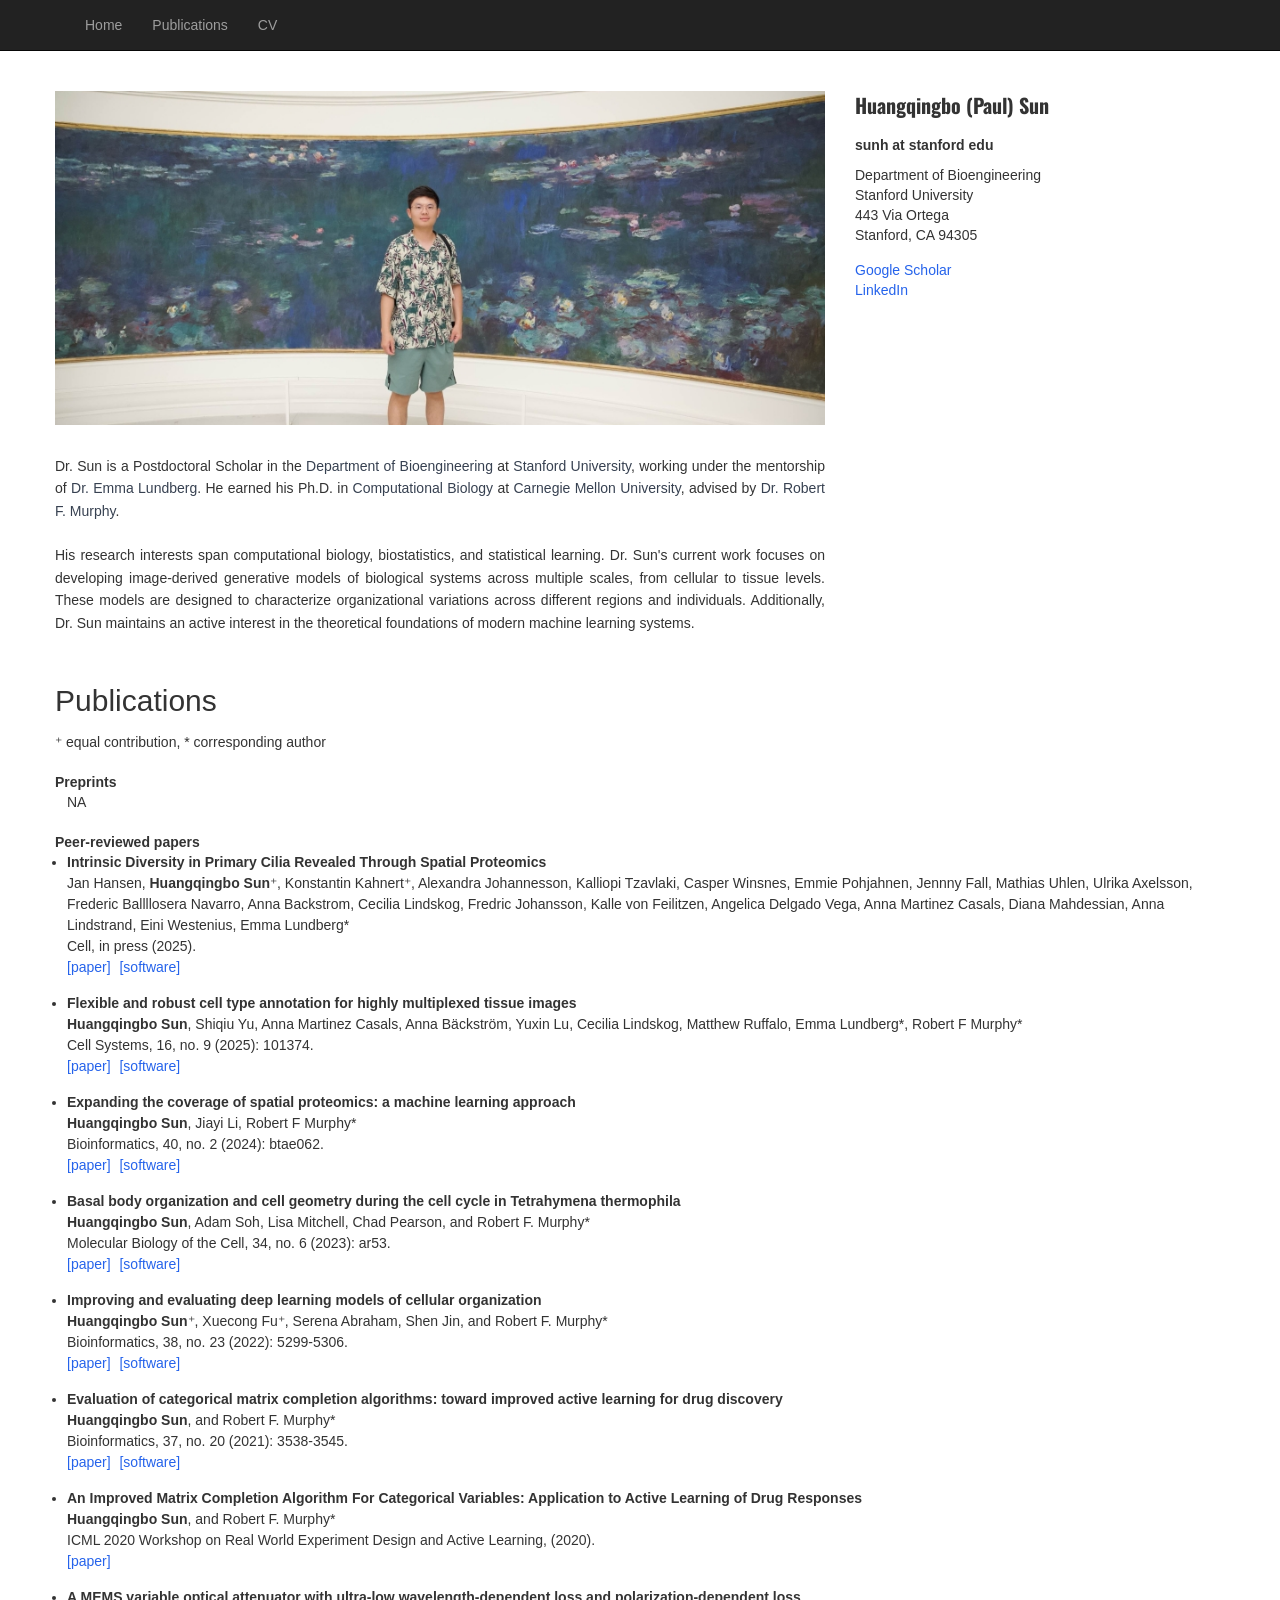
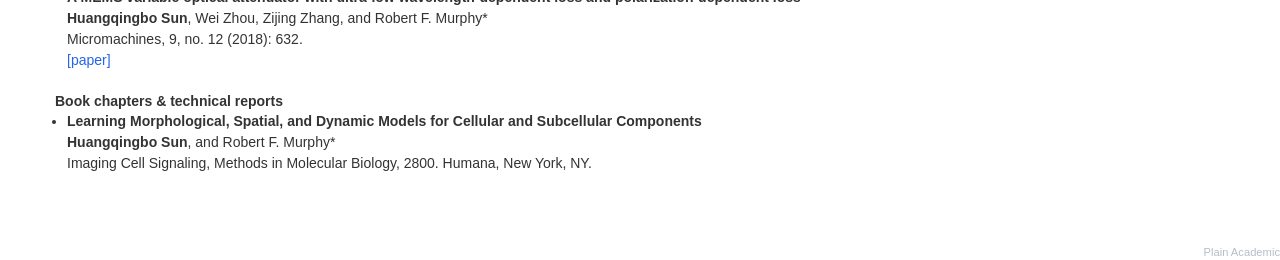
==== index.html @ 4dadf56f "9.25" ====
<!DOCTYPE html>
<!--
    Plain-Academic by Vasilios Mavroudis
    Released under the Simplified BSD License/FreeBSD (2-clause) License.
    https://github.com/mavroudisv/plain-academic
-->

<html lang="en">
<head>
  <title>Huangqingbo (Paul) Sun Personal Page</title>
  <link rel="icon" href="img/scslogo_no_outline_simple.gif" type="image/icon type">
  <meta charset="utf-8">
  <meta name="viewport" content="width=device-width, initial-scale=1">
  <link rel="stylesheet" href="https://maxcdn.bootstrapcdn.com/bootstrap/3.3.6/css/bootstrap.min.css">
  <script src="https://ajax.googleapis.com/ajax/libs/jquery/1.12.0/jquery.min.js"></script>
  <script src="https://maxcdn.bootstrapcdn.com/bootstrap/3.3.6/js/bootstrap.min.js"></script>
  <link href='https://fonts.googleapis.com/css?family=Oswald:700' rel='stylesheet' type='text/css'>
  
  <style>
    /* Enhanced responsive styles */
    .main-content {
      padding: 2rem 0;
    }
    
    .profile-image {
      margin-bottom: clamp(1rem, 3vw, 2rem);
    }
    
    .bio-section {
      margin-top: clamp(1rem, 3vw, 2rem);
      text-align: justify;
      line-height: 1.6;
    }
    
    .contact-info {
      margin-top: clamp(1rem, 2vw, 1.5rem);
    }
    
    .name-header {
      font-family: 'Oswald', sans-serif; 
      font-size: clamp(1.5rem, 4vw, 2rem);
      margin-bottom: clamp(0.5rem, 2vw, 1rem);
    }
    
    .links-section {
      margin-top: clamp(1rem, 2vw, 1.5rem);
    }
    
    .publications-section {
      margin-top: clamp(2rem, 5vw, 3rem);
      padding-bottom: clamp(2rem, 5vw, 3rem);
    }
    
    .publications-section h2 {
      margin-bottom: clamp(1rem, 3vw, 1.5rem);
    }
    
    .publication-category {
      margin: clamp(1.5rem, 3vw, 2rem) 0;
    }
    
    .publication-item {
      margin-bottom: clamp(1rem, 2vw, 1.5rem);
      line-height: 1.5;
    }
    
    .publication-links a {
      margin-right: 0.5rem;
    }
    
    /* Responsive adjustments for different screen sizes */
    @media (max-width: 768px) {
      .main-content {
        padding: 1rem 0;
      }
      
      .bio-section {
        margin-top: 1rem;
      }
      
      .contact-info, .links-section {
        margin-top: 1.5rem;
      }
      
      .publications-section {
        margin-top: 2rem;
      }
    }
    
    @media (min-width: 769px) and (max-width: 1200px) {
      .bio-section {
        margin-top: 2rem;
      }
      
      .publications-section {
        margin-top: 2.5rem;
      }
    }
    
    @media (min-width: 1201px) {
      .bio-section {
        margin-top: 3rem;
      }
      
      .publications-section {
        margin-top: 3rem;
      }
    }
    
    /* Improved spacing for publication lists */
    .publications-section ul {
      padding-left: 1.2rem;
    }
    
    .publications-section li {
      margin-bottom: clamp(1rem, 2vw, 1.5rem);
    }
    
    /* Better link styling */
    .text-black-600 {
      color: #374151;
      text-decoration: none;
    }
    
    .text-black-600:hover {
      text-decoration: underline;
      color: #1f2937;
    }
    
    .text-blue-600 {
      color: #2563eb;
      text-decoration: none;
    }
    
    .text-blue-600:hover {
      text-decoration: underline;
      color: #1d4ed8;
    }
  </style>
</head>
<body>

<!-- Navigation -->
<nav class="navbar navbar-inverse navbar-static-top" role="navigation">
  <div class="container">
    <div class="navbar-header">
      <button type="button" class="navbar-toggle collapsed" data-toggle="collapse" data-target="#bs-example-navbar-collapse-1">
        <span class="sr-only">Toggle navigation</span>
        <span class="icon-bar"></span>
        <span class="icon-bar"></span>
        <span class="icon-bar"></span>
      </button>
    </div>

    <!-- Collect the nav links, forms, and other content for toggling -->
    <div class="collapse navbar-collapse" id="bs-example-navbar-collapse-1">
      <ul class="nav navbar-nav">
        <li><a href="index.html">Home</a></li>
        <!-- <li><a href="#">Projects</a></li> -->
        <li><a href="#publications">Publications</a></li> 
        <li><a href="Curriculum Vitae Paul.pdf">CV</a></li> 
      </ul>
    </div>
  </div>
</nav>

<!-- Page Content -->
<div class="container main-content">
  <div class="row">

    <!-- Entries Column -->
    <div class="col-md-8">
      
      <!-- Main Image -->
      <img class="img-responsive profile-image" src="img/photo2.jpg" alt="Huangqingbo Sun">
      
      <div class="bio-section">                
        Dr. Sun is a Postdoctoral Scholar in the <a href="https://bioengineering.stanford.edu/" class="text-black-600">Department of Bioengineering</a> at <a href="http://www.stanford.edu/" class="text-black-600">Stanford University</a>, 
        working under the mentorship of <a href="https://biox.stanford.edu/people/emma-lundberg" class="text-black-600">Dr. Emma Lundberg</a>. He earned his Ph.D. in <a href="http://cbd.cmu.edu/" class="text-black-600">Computational Biology</a> at <a href="http://www.cmu.edu/" class="text-black-600">Carnegie Mellon University</a>, 
        advised by <a href="http://murphylab.web.cmu.edu/" class="text-black-600">Dr. Robert F. Murphy</a>.<br><br>
        His research interests span computational biology, biostatistics, and statistical learning. 
        Dr. Sun's current work focuses on developing image-derived generative models of biological systems across multiple scales, from cellular to tissue levels. 
        These models are designed to characterize organizational variations across different regions and individuals. 
        Additionally, Dr. Sun maintains an active interest in the theoretical foundations of modern machine learning systems.
      </div>
    </div> 

    <!-- Contact Info on the Sidebar -->
    <div class="col-md-4">
      <div class="name-header"><b>Huangqingbo (Paul) Sun</b></div>
      <div class="contact-info">
        <p><b>sunh at stanford edu</b></p>
        <p>Department of Bioengineering<br>
        Stanford University<br>
        443 Via Ortega<br>
        Stanford, CA 94305</p>
      </div>
      
      <!-- Links on the Sidebar -->
      <div class="links-section">
        <dd><a href="https://scholar.google.com/citations?user=6f1FRVIAAAAJ" class="text-blue-600">Google Scholar</a></dd> 
        <!-- <dd><a href="#">Twitter</a></dd> -->
        <dd><a href="https://www.linkedin.com/in/huangqingbo-sun-7197a1194/" class="text-blue-600">LinkedIn</a></dd>
      </div>
    </div>
  </div>

  <!-- Publications -->
  <div class="row">
    <div class="col-md-12 publications-section">    
      <h2 id="publications">Publications</h2>
      <p>⁺ equal contribution, * corresponding author</p>
      
      <div class="publication-category">
        <strong>Preprints</strong>
        <ul>
            NA
        </ul>
      </div>
    
      <div class="publication-category">
        <strong>Peer-reviewed papers</strong>
        <ul>
          <li class="publication-item">
            <strong>Intrinsic Diversity in Primary Cilia Revealed Through Spatial Proteomics</strong><br>
            Jan Hansen, <strong>Huangqingbo Sun</strong>⁺, Konstantin Kahnert⁺, Alexandra Johannesson, Kalliopi Tzavlaki, Casper Winsnes, Emmie Pohjahnen, 
            Jennny Fall, Mathias Uhlen, Ulrika Axelsson, Frederic Ballllosera Navarro, Anna Backstrom, Cecilia Lindskog, Fredric Johansson, Kalle von Feilitzen, 
            Angelica Delgado Vega, Anna Martinez Casals, Diana Mahdessian, Anna Lindstrand, Eini Westenius, Emma Lundberg*<br>
            Cell, in press (2025).<br>
            <div class="publication-links">
              <a href="https://www.cell.com/cell/fulltext/S0092-8674(25)01029-3" class="text-blue-600">[paper]</a>
              <a href="https://github.com/CellProfiling/HPA_Cilia_Study_Code" class="text-blue-600">[software]</a>
            </div>
          </li>
          
          <li class="publication-item">
            <strong>Flexible and robust cell type annotation for highly multiplexed tissue images</strong><br>
            <strong>Huangqingbo Sun</strong>, Shiqiu Yu, Anna Martinez Casals, Anna Bäckström, Yuxin Lu, Cecilia Lindskog, Matthew Ruffalo, Emma Lundberg*, Robert F Murphy*<br>
            Cell Systems, 16, no. 9 (2025): 101374.<br>
            <div class="publication-links">
              <a href="https://www.cell.com/cell-systems/fulltext/S2405-4712(25)00207-8" class="text-blue-600">[paper]</a>
              <a href="https://github.com/sun-huangqingbo/multiplexed-image-annotator" class="text-blue-600">[software]</a>
            </div>
          </li>

          <li class="publication-item">
            <strong>Expanding the coverage of spatial proteomics: a machine learning approach</strong><br>
            <strong>Huangqingbo Sun</strong>, Jiayi Li, Robert F Murphy*<br>
            Bioinformatics, 40, no. 2 (2024): btae062.<br>
            <div class="publication-links">
              <a href="https://academic.oup.com/bioinformatics/article/40/2/btae062/7600423" class="text-blue-600">[paper]</a>
              <a href="https://github.com/murphygroup/CODEXPanelOptimization" class="text-blue-600">[software]</a>
            </div>
          </li>

          <li class="publication-item">
            <strong>Basal body organization and cell geometry during the cell cycle in Tetrahymena thermophila</strong><br>
            <strong>Huangqingbo Sun</strong>, Adam Soh, Lisa Mitchell, Chad Pearson, and Robert F. Murphy*<br>
            Molecular Biology of the Cell, 34, no. 6 (2023): ar53.<br>
            <div class="publication-links">
              <a href="https://www.molbiolcell.org/doi/10.1091/mbc.E22-11-0508" class="text-blue-600">[paper]</a>
              <a href="https://github.com/murphygroup/TetAlyze" class="text-blue-600">[software]</a>
            </div>
          </li>
          
          <li class="publication-item">
            <strong>Improving and evaluating deep learning models of cellular organization</strong><br>
            <strong>Huangqingbo Sun</strong>⁺, Xuecong Fu⁺, Serena Abraham, Shen Jin, and Robert F. Murphy*<br>
            Bioinformatics, 38, no. 23 (2022): 5299-5306.<br>
            <div class="publication-links">
              <a href="https://doi.org/10.1093/bioinformatics/btac688" class="text-blue-600">[paper]</a>
              <a href="https://murphylab.cbd.cmu.edu/Software/2022_insilico/" class="text-blue-600">[software]</a>
            </div>
          </li>

          <li class="publication-item">
            <strong>Evaluation of categorical matrix completion algorithms: toward improved active learning for drug discovery</strong><br>
            <strong>Huangqingbo Sun</strong>, and Robert F. Murphy*<br>
            Bioinformatics, 37, no. 20 (2021): 3538-3545.<br>
            <div class="publication-links">
              <a href="https://academic.oup.com/bioinformatics/article/37/20/3538/6275258" class="text-blue-600">[paper]</a>
              <a href="http://murphylab.web.cmu.edu/software/2021_categorical/" class="text-blue-600">[software]</a>
            </div>
          </li>

          <li class="publication-item">
            <strong>An Improved Matrix Completion Algorithm For Categorical Variables: Application to Active Learning of Drug Responses</strong><br>
            <strong>Huangqingbo Sun</strong>, and Robert F. Murphy*<br>
            ICML 2020 Workshop on Real World Experiment Design and Active Learning, (2020).<br>
            <div class="publication-links">
              <a href="https://realworldml.github.io/files/cr/15_SunAndMurphyRevised.pdf" class="text-blue-600">[paper]</a>
            </div>
          </li>

          <li class="publication-item">
            <strong>A MEMS variable optical attenuator with ultra-low wavelength-dependent loss and polarization-dependent loss</strong><br>
            <strong>Huangqingbo Sun</strong>, Wei Zhou, Zijing Zhang, and Robert F. Murphy*<br>
            Micromachines, 9, no. 12 (2018): 632.<br>
            <div class="publication-links">
              <a href="https://www.mdpi.com/2072-666X/9/12/632" class="text-blue-600">[paper]</a>
            </div>                  
          </li>
        </ul>
      </div>

      <div class="publication-category">
        <strong>Book chapters & technical reports</strong>
        <ul>
          <li class="publication-item">
            <strong>Learning Morphological, Spatial, and Dynamic Models for Cellular and Subcellular Components</strong><br>
            <strong>Huangqingbo Sun</strong>, and Robert F. Murphy*<br>
            Imaging Cell Signaling, Methods in Molecular Biology, 2800. Humana, New York, NY.
          </li>  
        </ul>
      </div>
    </div>
  </div>
</div>
<!-- /.container -->

<!-- Other people may like it too! -->
<a style="color:#b5bec9;font-size:0.8em; float:right;" href="https://github.com/mavroudisv/plain-academic">Plain Academic</a> 

</body>
</html>
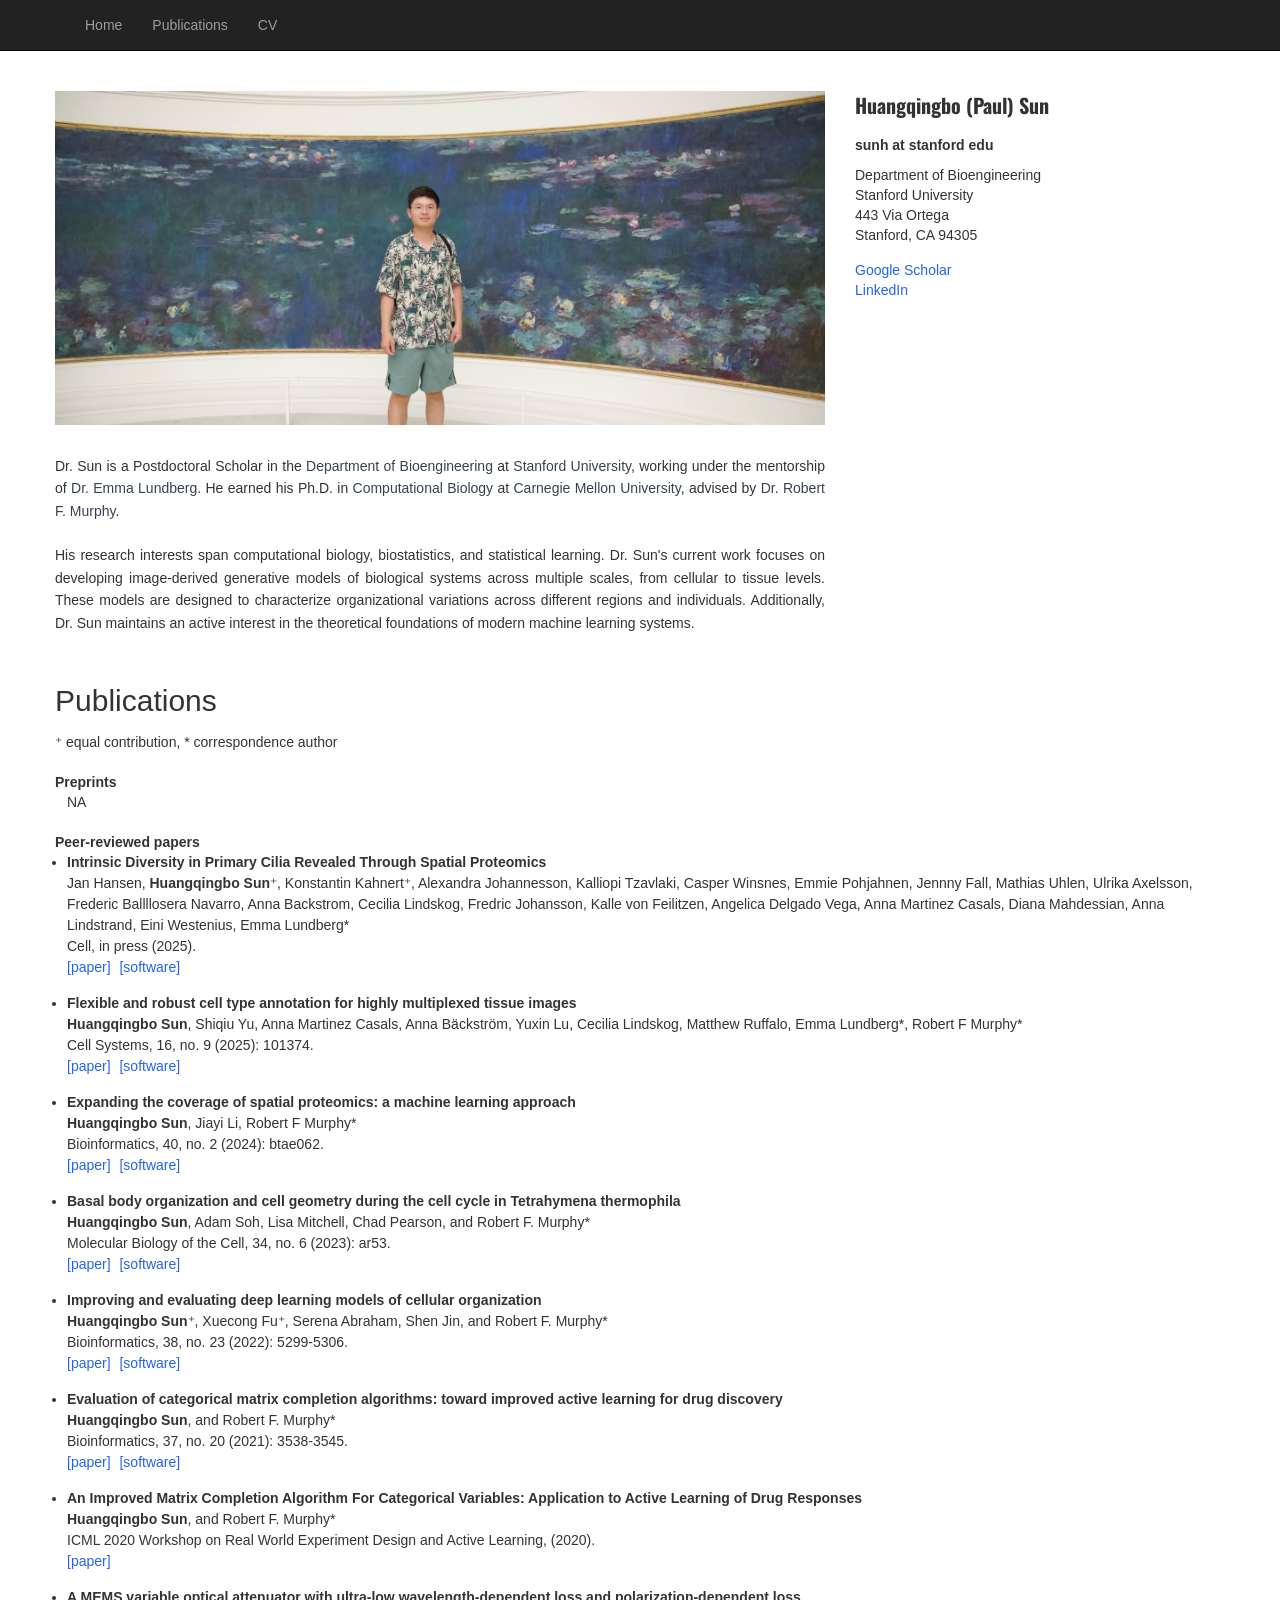
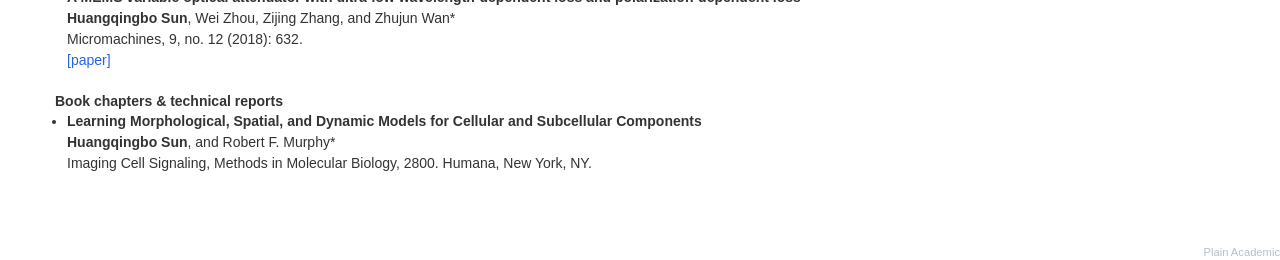
==== commit 72f7dfb3: "Update index.html" ====
--- a/index.html
+++ b/index.html
@@ -209,7 +209,7 @@
   <div class="row">
     <div class="col-md-12 publications-section">    
       <h2 id="publications">Publications</h2>
-      <p>⁺ equal contribution, * corresponding author</p>
+      <p>⁺ equal contribution, * correspondence author</p>
       
       <div class="publication-category">
         <strong>Preprints</strong>
@@ -294,7 +294,7 @@
 
           <li class="publication-item">
             <strong>A MEMS variable optical attenuator with ultra-low wavelength-dependent loss and polarization-dependent loss</strong><br>
-            <strong>Huangqingbo Sun</strong>, Wei Zhou, Zijing Zhang, and Robert F. Murphy*<br>
+            <strong>Huangqingbo Sun</strong>, Wei Zhou, Zijing Zhang, and Zhujun Wan*<br>
             Micromachines, 9, no. 12 (2018): 632.<br>
             <div class="publication-links">
               <a href="https://www.mdpi.com/2072-666X/9/12/632" class="text-blue-600">[paper]</a>
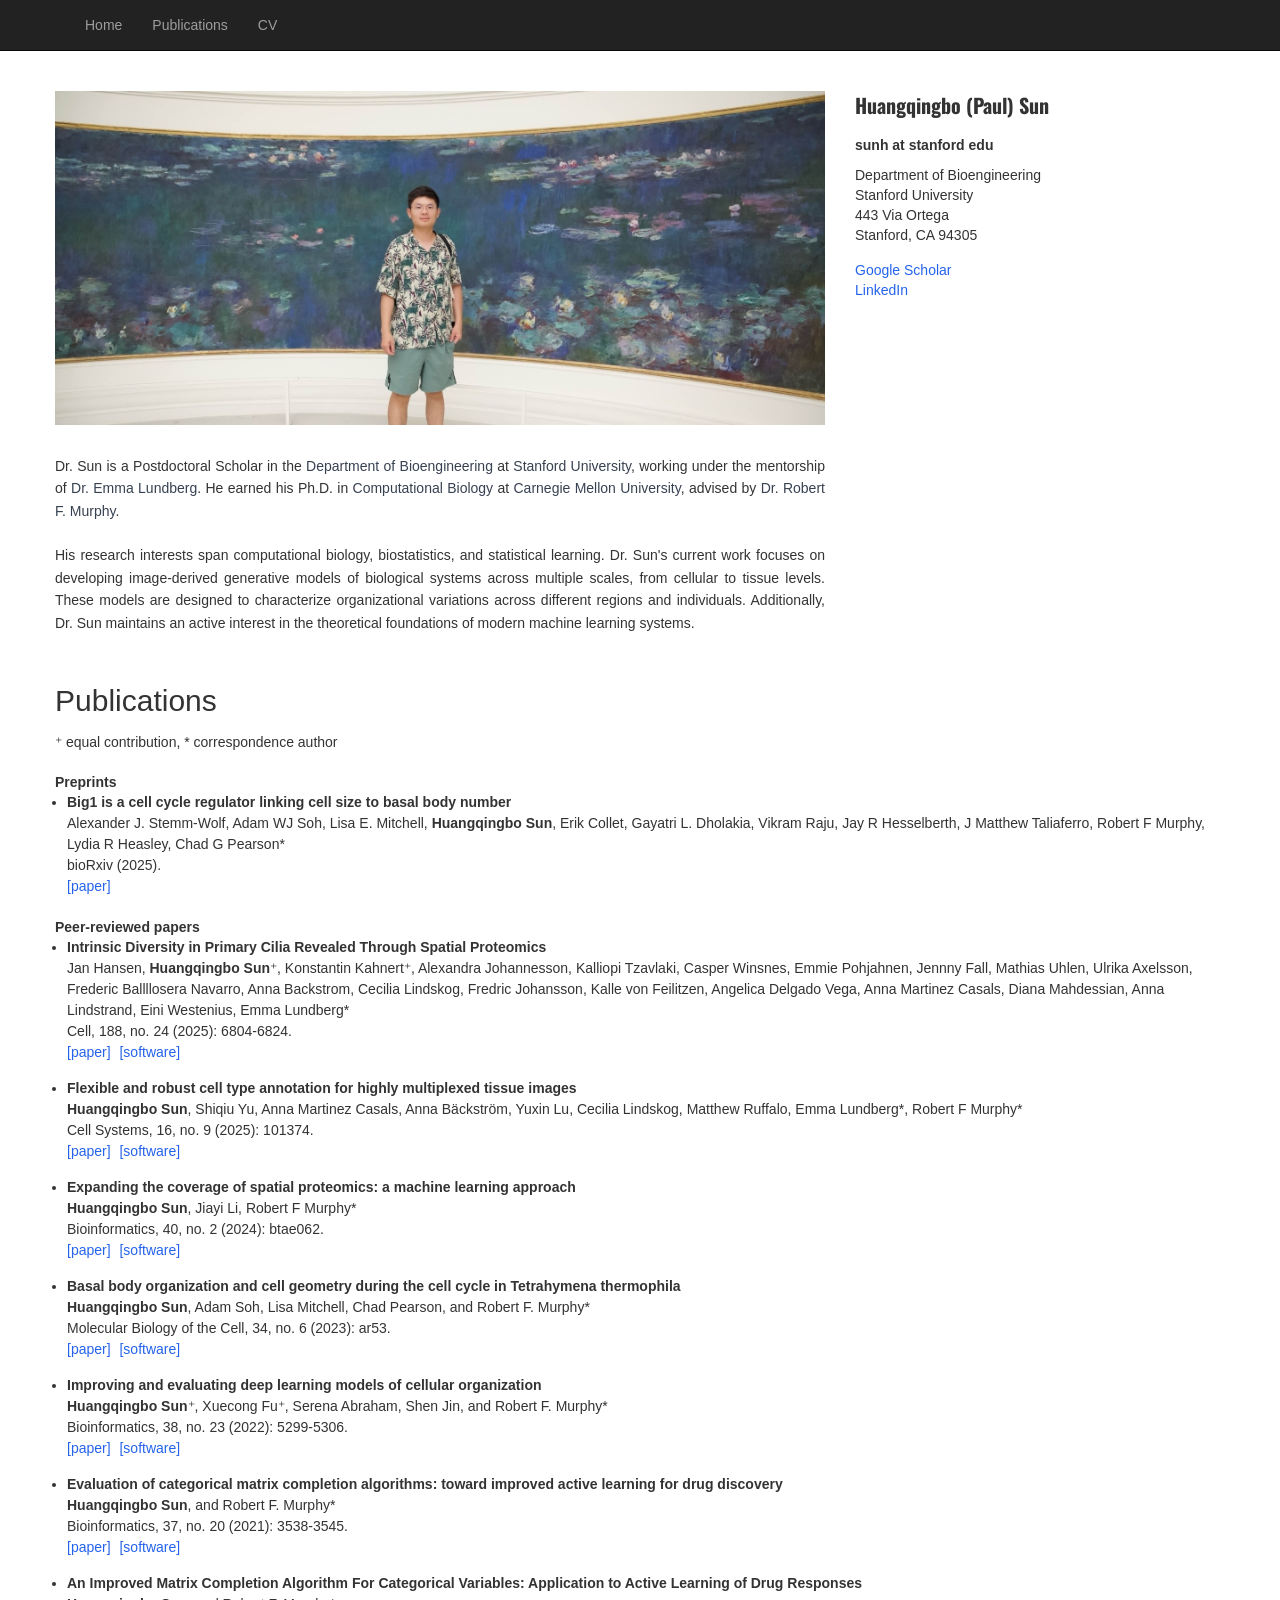
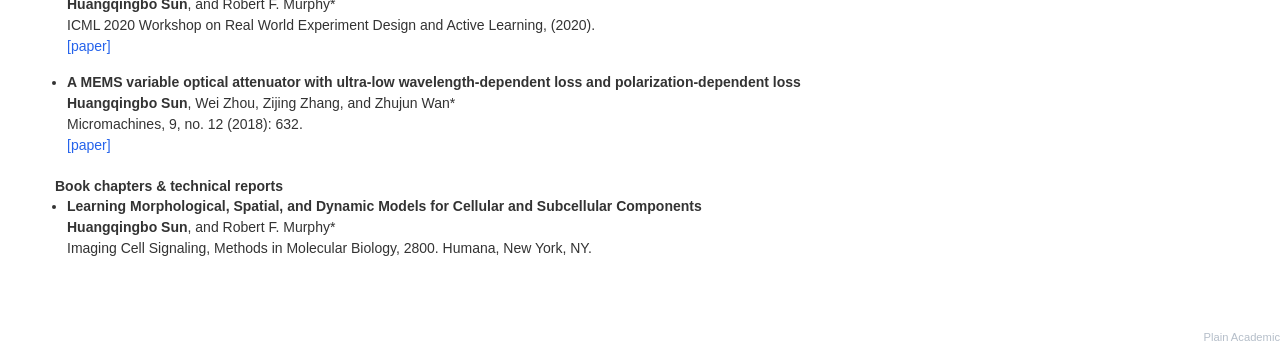
==== commit bfce0f0c: "1.10" ====
--- a/index.html
+++ b/index.html
@@ -214,7 +214,16 @@
       <div class="publication-category">
         <strong>Preprints</strong>
         <ul>
-            NA
+          <li class="publication-item">
+            <strong>Big1 is a cell cycle regulator linking cell size to basal body number</strong><br>
+            Alexander J. Stemm-Wolf, Adam WJ Soh, Lisa E. Mitchell, <strong>Huangqingbo Sun</strong>, Erik Collet, Gayatri L. Dholakia, Vikram Raju, 
+            Jay R Hesselberth, J Matthew Taliaferro, Robert F Murphy, Lydia R Heasley, Chad G Pearson*<br>
+            bioRxiv (2025).<br>
+            <div class="publication-links">
+              <a href="https://www.cell.com/cell/fulltext/S0092-8674(25)01029-3" class="text-blue-600">[paper]</a>
+            </div>
+          </li>
+            
         </ul>
       </div>
     
@@ -226,7 +235,7 @@
             Jan Hansen, <strong>Huangqingbo Sun</strong>⁺, Konstantin Kahnert⁺, Alexandra Johannesson, Kalliopi Tzavlaki, Casper Winsnes, Emmie Pohjahnen, 
             Jennny Fall, Mathias Uhlen, Ulrika Axelsson, Frederic Ballllosera Navarro, Anna Backstrom, Cecilia Lindskog, Fredric Johansson, Kalle von Feilitzen, 
             Angelica Delgado Vega, Anna Martinez Casals, Diana Mahdessian, Anna Lindstrand, Eini Westenius, Emma Lundberg*<br>
-            Cell, in press (2025).<br>
+            Cell, 188, no. 24 (2025): 6804-6824.<br>
             <div class="publication-links">
               <a href="https://www.cell.com/cell/fulltext/S0092-8674(25)01029-3" class="text-blue-600">[paper]</a>
               <a href="https://github.com/CellProfiling/HPA_Cilia_Study_Code" class="text-blue-600">[software]</a>
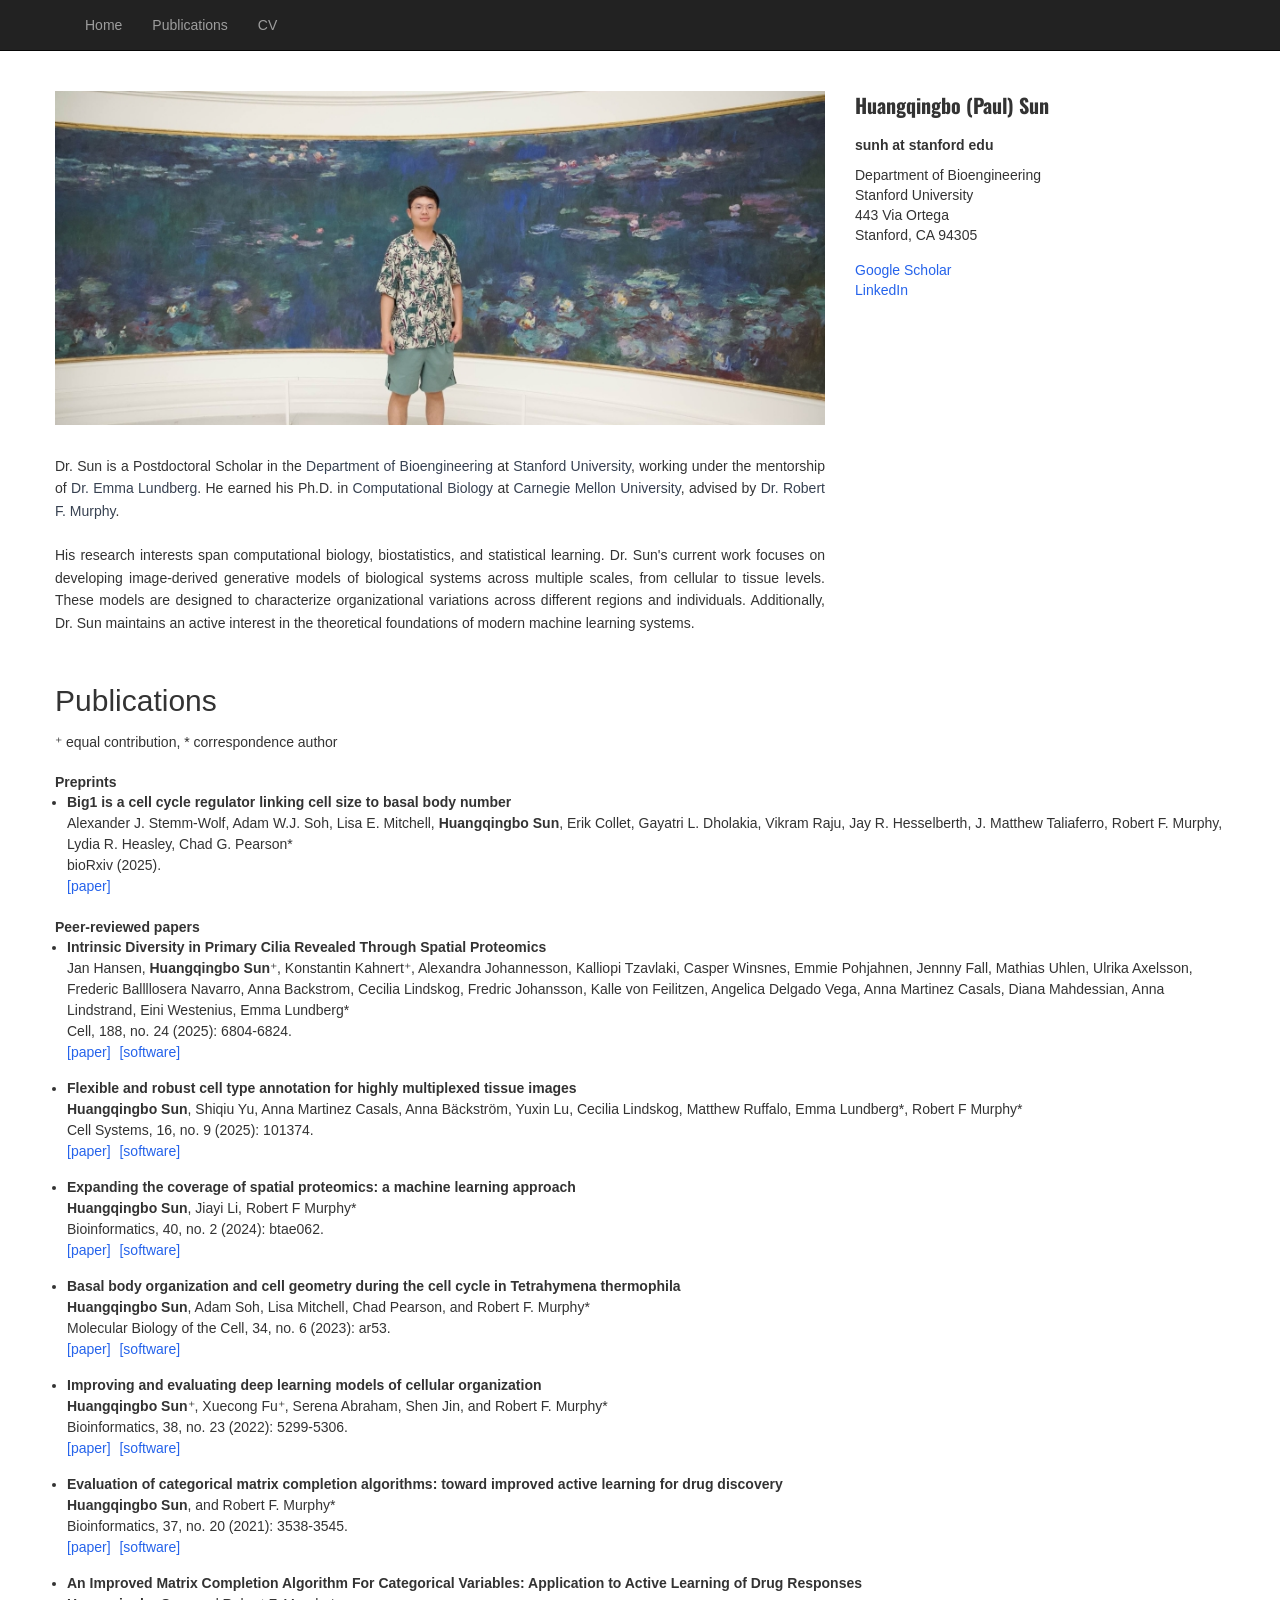
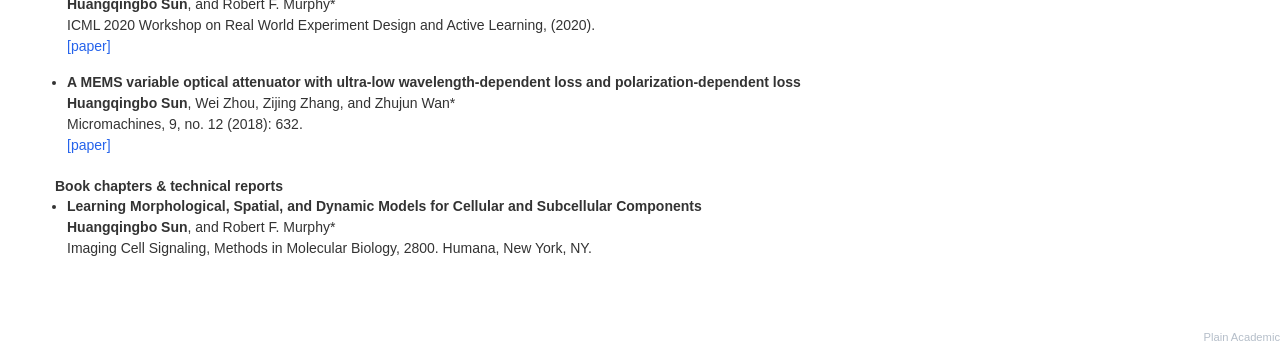
==== commit af477700: "Update index.html" ====
--- a/index.html
+++ b/index.html
@@ -216,11 +216,11 @@
         <ul>
           <li class="publication-item">
             <strong>Big1 is a cell cycle regulator linking cell size to basal body number</strong><br>
-            Alexander J. Stemm-Wolf, Adam WJ Soh, Lisa E. Mitchell, <strong>Huangqingbo Sun</strong>, Erik Collet, Gayatri L. Dholakia, Vikram Raju, 
-            Jay R Hesselberth, J Matthew Taliaferro, Robert F Murphy, Lydia R Heasley, Chad G Pearson*<br>
+            Alexander J. Stemm-Wolf, Adam W.J. Soh, Lisa E. Mitchell, <strong>Huangqingbo Sun</strong>, Erik Collet, Gayatri L. Dholakia, Vikram Raju, 
+            Jay R. Hesselberth, J. Matthew Taliaferro, Robert F. Murphy, Lydia R. Heasley, Chad G. Pearson*<br>
             bioRxiv (2025).<br>
             <div class="publication-links">
-              <a href="https://www.cell.com/cell/fulltext/S0092-8674(25)01029-3" class="text-blue-600">[paper]</a>
+              <a href="https://www.biorxiv.org/content/10.1101/2025.07.24.666660v1" class="text-blue-600">[paper]</a>
             </div>
           </li>
             
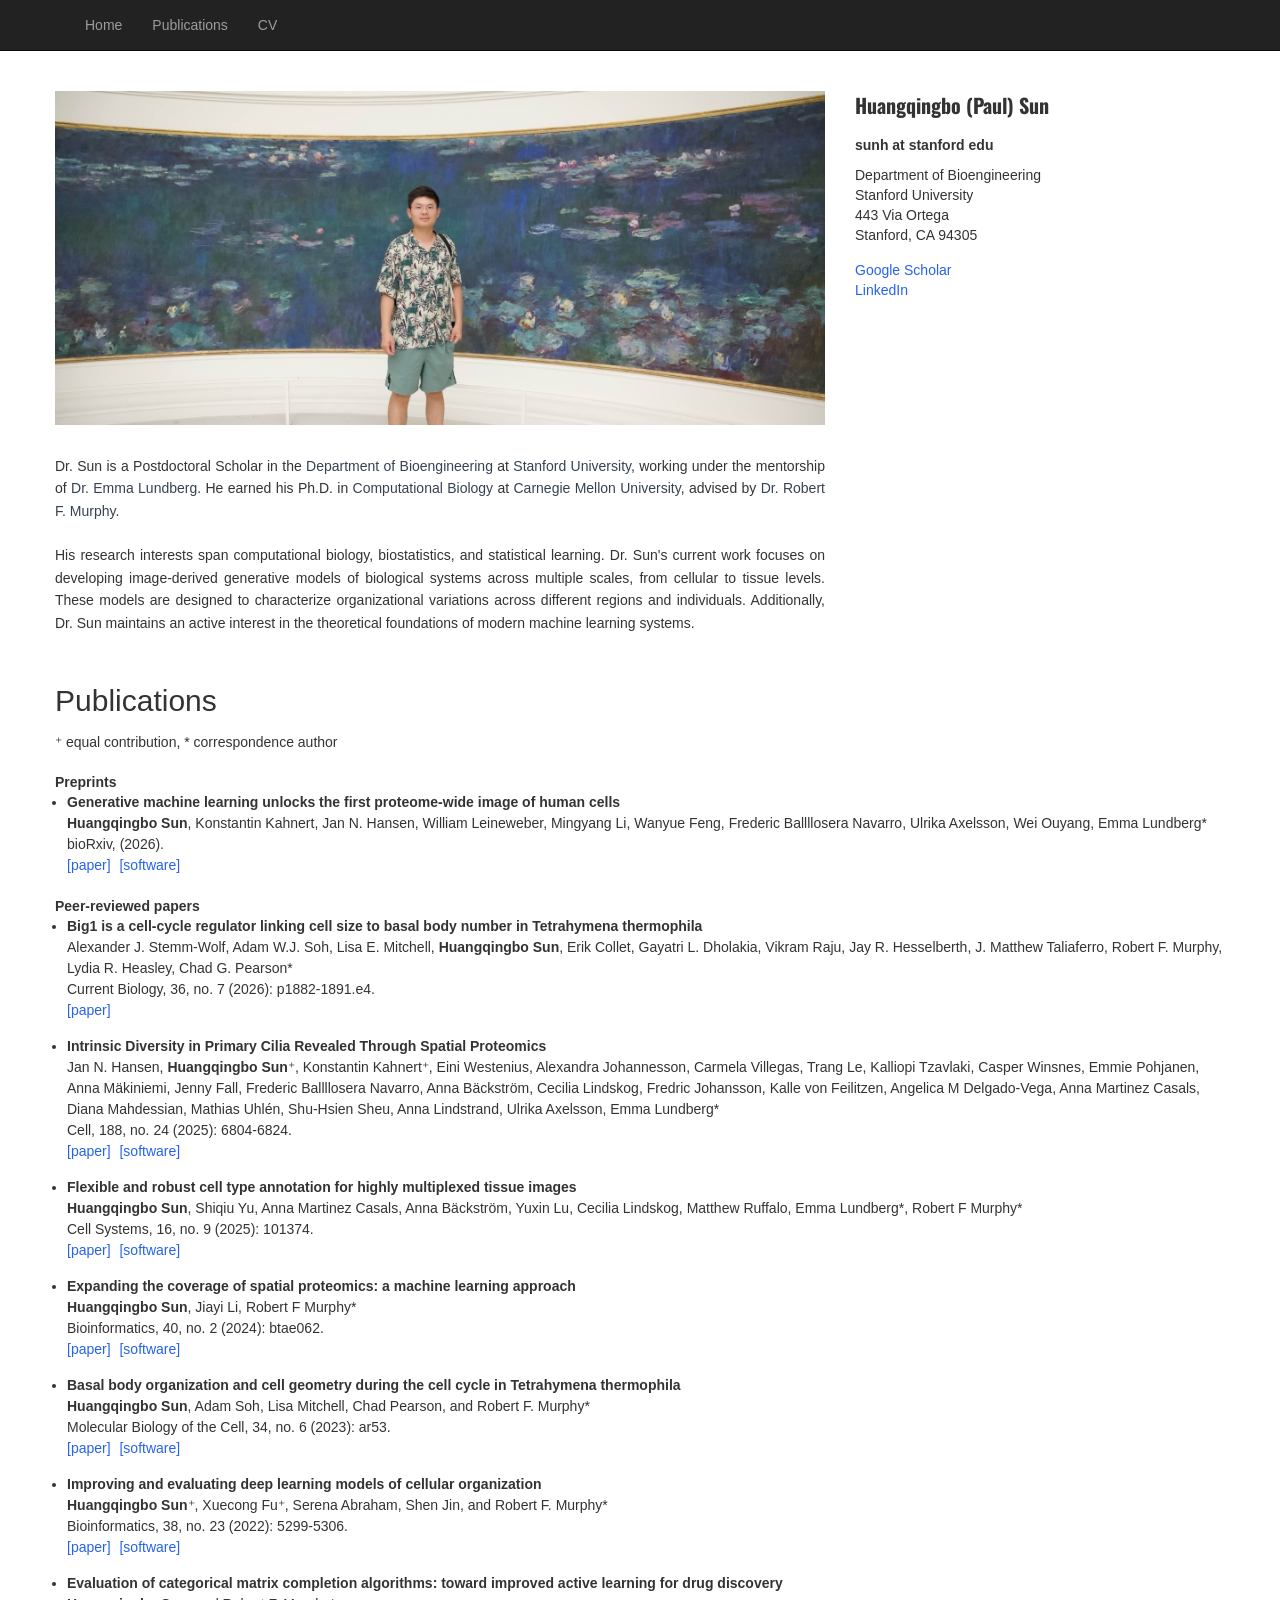
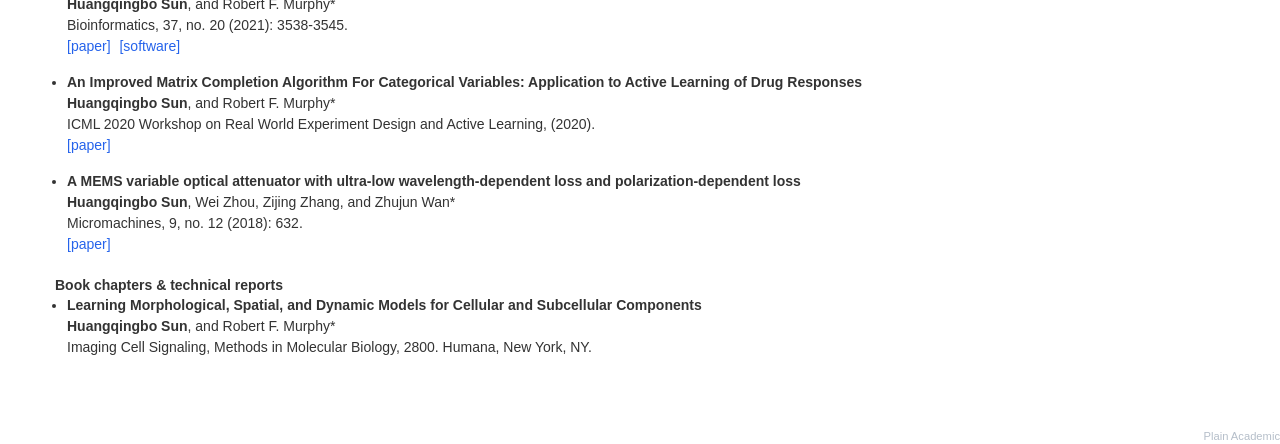
==== commit 075618be: "Update index.html" ====
--- a/index.html
+++ b/index.html
@@ -215,12 +215,13 @@
         <strong>Preprints</strong>
         <ul>
           <li class="publication-item">
-            <strong>Big1 is a cell cycle regulator linking cell size to basal body number</strong><br>
-            Alexander J. Stemm-Wolf, Adam W.J. Soh, Lisa E. Mitchell, <strong>Huangqingbo Sun</strong>, Erik Collet, Gayatri L. Dholakia, Vikram Raju, 
-            Jay R. Hesselberth, J. Matthew Taliaferro, Robert F. Murphy, Lydia R. Heasley, Chad G. Pearson*<br>
-            bioRxiv (2025).<br>
-            <div class="publication-links">
-              <a href="https://www.biorxiv.org/content/10.1101/2025.07.24.666660v1" class="text-blue-600">[paper]</a>
+            <strong>Generative machine learning unlocks the first proteome-wide image of human cells</strong><br>
+            <strong>Huangqingbo Sun</strong>, Konstantin Kahnert, Jan N. Hansen, William Leineweber, Mingyang Li, Wanyue Feng, 
+            Frederic Ballllosera Navarro, Ulrika Axelsson, Wei Ouyang, Emma Lundberg*<br>
+            bioRxiv, (2026).<br>
+            <div class="publication-links">
+              <a href="https://www.biorxiv.org/content/10.64898/2026.03.31.715748v1" class="text-blue-600">[paper]</a>
+              <a href="https://github.com/CellProfiling/ProtiCelli" class="text-blue-600">[software]</a>
             </div>
           </li>
             
@@ -231,10 +232,23 @@
         <strong>Peer-reviewed papers</strong>
         <ul>
           <li class="publication-item">
+            <strong>Big1 is a cell-cycle regulator linking cell size to basal body number in Tetrahymena thermophila</strong><br>
+            Alexander J. Stemm-Wolf, Adam W.J. Soh, Lisa E. Mitchell, <strong>Huangqingbo Sun</strong>, Erik Collet, Gayatri L. Dholakia, Vikram Raju, 
+            Jay R. Hesselberth, J. Matthew Taliaferro, Robert F. Murphy, Lydia R. Heasley, Chad G. Pearson*<br>
+            Current Biology, 36, no. 7 (2026): p1882-1891.e4.<br>
+            <div class="publication-links">
+              <a href="https://www.cell.com/current-biology/fulltext/S0960-9822(26)00252-6" class="text-blue-600">[paper]</a>
+            </div>
+          </li>
+
+
+          <li class="publication-item">
             <strong>Intrinsic Diversity in Primary Cilia Revealed Through Spatial Proteomics</strong><br>
-            Jan Hansen, <strong>Huangqingbo Sun</strong>⁺, Konstantin Kahnert⁺, Alexandra Johannesson, Kalliopi Tzavlaki, Casper Winsnes, Emmie Pohjahnen, 
-            Jennny Fall, Mathias Uhlen, Ulrika Axelsson, Frederic Ballllosera Navarro, Anna Backstrom, Cecilia Lindskog, Fredric Johansson, Kalle von Feilitzen, 
-            Angelica Delgado Vega, Anna Martinez Casals, Diana Mahdessian, Anna Lindstrand, Eini Westenius, Emma Lundberg*<br>
+            Jan N. Hansen, <strong>Huangqingbo Sun</strong>⁺, Konstantin Kahnert⁺, Eini Westenius, Alexandra Johannesson, 
+            Carmela Villegas, Trang Le, Kalliopi Tzavlaki, Casper Winsnes, Emmie Pohjanen, Anna Mäkiniemi, Jenny Fall, 
+            Frederic Ballllosera Navarro, Anna Bäckström, Cecilia Lindskog, Fredric Johansson, Kalle von Feilitzen, 
+            Angelica M Delgado-Vega, Anna Martinez Casals, Diana Mahdessian, Mathias Uhlén, Shu-Hsien Sheu, Anna Lindstrand, 
+            Ulrika Axelsson,  Emma Lundberg*<br>
             Cell, 188, no. 24 (2025): 6804-6824.<br>
             <div class="publication-links">
               <a href="https://www.cell.com/cell/fulltext/S0092-8674(25)01029-3" class="text-blue-600">[paper]</a>
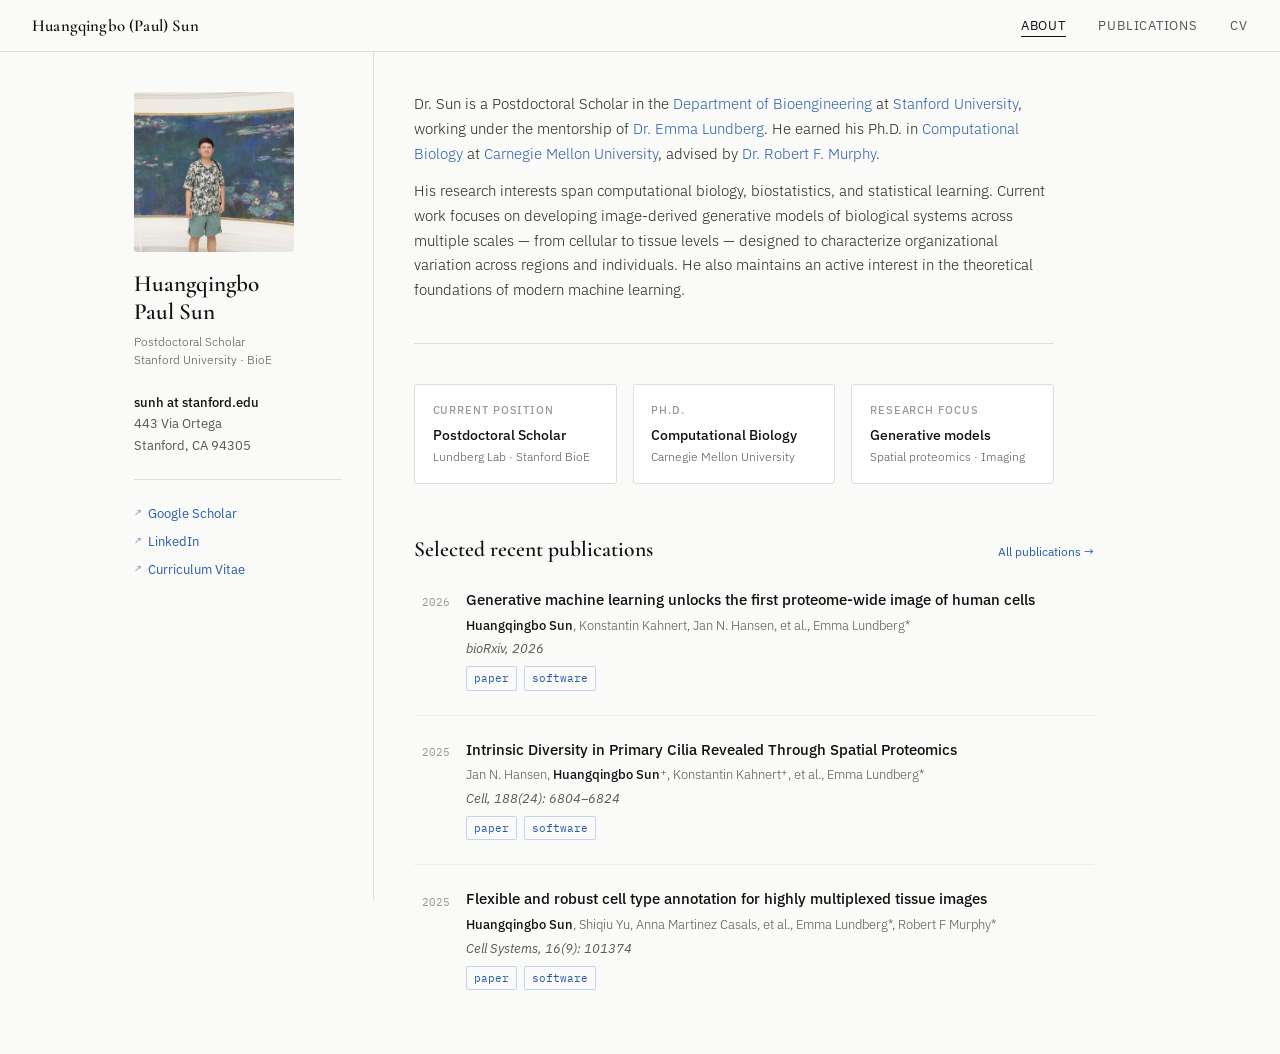
==== commit 9a3fd942: "may 15" ====
--- a/index.html
+++ b/index.html
@@ -1,348 +1,132 @@
 <!DOCTYPE html>
-<!--
-    Plain-Academic by Vasilios Mavroudis
-    Released under the Simplified BSD License/FreeBSD (2-clause) License.
-    https://github.com/mavroudisv/plain-academic
--->
-
 <html lang="en">
 <head>
-  <title>Huangqingbo (Paul) Sun Personal Page</title>
-  <link rel="icon" href="img/scslogo_no_outline_simple.gif" type="image/icon type">
   <meta charset="utf-8">
   <meta name="viewport" content="width=device-width, initial-scale=1">
-  <link rel="stylesheet" href="https://maxcdn.bootstrapcdn.com/bootstrap/3.3.6/css/bootstrap.min.css">
-  <script src="https://ajax.googleapis.com/ajax/libs/jquery/1.12.0/jquery.min.js"></script>
-  <script src="https://maxcdn.bootstrapcdn.com/bootstrap/3.3.6/js/bootstrap.min.js"></script>
-  <link href='https://fonts.googleapis.com/css?family=Oswald:700' rel='stylesheet' type='text/css'>
-  
-  <style>
-    /* Enhanced responsive styles */
-    .main-content {
-      padding: 2rem 0;
-    }
-    
-    .profile-image {
-      margin-bottom: clamp(1rem, 3vw, 2rem);
-    }
-    
-    .bio-section {
-      margin-top: clamp(1rem, 3vw, 2rem);
-      text-align: justify;
-      line-height: 1.6;
-    }
-    
-    .contact-info {
-      margin-top: clamp(1rem, 2vw, 1.5rem);
-    }
-    
-    .name-header {
-      font-family: 'Oswald', sans-serif; 
-      font-size: clamp(1.5rem, 4vw, 2rem);
-      margin-bottom: clamp(0.5rem, 2vw, 1rem);
-    }
-    
-    .links-section {
-      margin-top: clamp(1rem, 2vw, 1.5rem);
-    }
-    
-    .publications-section {
-      margin-top: clamp(2rem, 5vw, 3rem);
-      padding-bottom: clamp(2rem, 5vw, 3rem);
-    }
-    
-    .publications-section h2 {
-      margin-bottom: clamp(1rem, 3vw, 1.5rem);
-    }
-    
-    .publication-category {
-      margin: clamp(1.5rem, 3vw, 2rem) 0;
-    }
-    
-    .publication-item {
-      margin-bottom: clamp(1rem, 2vw, 1.5rem);
-      line-height: 1.5;
-    }
-    
-    .publication-links a {
-      margin-right: 0.5rem;
-    }
-    
-    /* Responsive adjustments for different screen sizes */
-    @media (max-width: 768px) {
-      .main-content {
-        padding: 1rem 0;
-      }
-      
-      .bio-section {
-        margin-top: 1rem;
-      }
-      
-      .contact-info, .links-section {
-        margin-top: 1.5rem;
-      }
-      
-      .publications-section {
-        margin-top: 2rem;
-      }
-    }
-    
-    @media (min-width: 769px) and (max-width: 1200px) {
-      .bio-section {
-        margin-top: 2rem;
-      }
-      
-      .publications-section {
-        margin-top: 2.5rem;
-      }
-    }
-    
-    @media (min-width: 1201px) {
-      .bio-section {
-        margin-top: 3rem;
-      }
-      
-      .publications-section {
-        margin-top: 3rem;
-      }
-    }
-    
-    /* Improved spacing for publication lists */
-    .publications-section ul {
-      padding-left: 1.2rem;
-    }
-    
-    .publications-section li {
-      margin-bottom: clamp(1rem, 2vw, 1.5rem);
-    }
-    
-    /* Better link styling */
-    .text-black-600 {
-      color: #374151;
-      text-decoration: none;
-    }
-    
-    .text-black-600:hover {
-      text-decoration: underline;
-      color: #1f2937;
-    }
-    
-    .text-blue-600 {
-      color: #2563eb;
-      text-decoration: none;
-    }
-    
-    .text-blue-600:hover {
-      text-decoration: underline;
-      color: #1d4ed8;
-    }
-  </style>
+  <title>Huangqingbo (Paul) Sun</title>
+  <link rel="preconnect" href="https://fonts.googleapis.com">
+  <link href="https://fonts.googleapis.com/css2?family=Cormorant+Garamond:ital,wght@0,400;0,600;1,400&family=IBM+Plex+Sans:wght@300;400;500&family=IBM+Plex+Mono:wght@400&display=swap" rel="stylesheet">
+  <link rel="stylesheet" href="style.css">
 </head>
 <body>
 
-<!-- Navigation -->
-<nav class="navbar navbar-inverse navbar-static-top" role="navigation">
-  <div class="container">
-    <div class="navbar-header">
-      <button type="button" class="navbar-toggle collapsed" data-toggle="collapse" data-target="#bs-example-navbar-collapse-1">
-        <span class="sr-only">Toggle navigation</span>
-        <span class="icon-bar"></span>
-        <span class="icon-bar"></span>
-        <span class="icon-bar"></span>
-      </button>
-    </div>
+<header>
+  <a href="index.html" class="site-name">Huangqingbo (Paul) Sun</a>
+  <nav>
+    <a href="index.html" class="active">About</a>
+    <a href="publications.html">Publications</a>
+    <a href="Curriculum Vitae Paul.pdf">CV</a>
+  </nav>
+</header>
 
-    <!-- Collect the nav links, forms, and other content for toggling -->
-    <div class="collapse navbar-collapse" id="bs-example-navbar-collapse-1">
-      <ul class="nav navbar-nav">
-        <li><a href="index.html">Home</a></li>
-        <!-- <li><a href="#">Projects</a></li> -->
-        <li><a href="#publications">Publications</a></li> 
-        <li><a href="Curriculum Vitae Paul.pdf">CV</a></li> 
+<div class="shell">
+  <aside>
+    <img src="img/photo2.jpg" alt="Huangqingbo Sun">
+    <div class="aside-text">
+      <div class="name">Huangqingbo<br>Paul Sun</div>
+      <div class="title-line">Postdoctoral Scholar<br>Stanford University · BioE</div>
+      <div class="contact-block">
+        <strong>sunh at stanford.edu</strong><br>
+        443 Via Ortega<br>
+        Stanford, CA 94305
+      </div>
+      <ul class="sidebar-links">
+        <li><a href="https://scholar.google.com/citations?user=6f1FRVIAAAAJ">Google Scholar</a></li>
+        <li><a href="https://www.linkedin.com/in/huangqingbo-sun-7197a1194/">LinkedIn</a></li>
+        <li><a href="Curriculum Vitae Paul.pdf">Curriculum Vitae</a></li>
       </ul>
     </div>
-  </div>
-</nav>
+  </aside>
 
-<!-- Page Content -->
-<div class="container main-content">
-  <div class="row">
+  <main>
+    <section class="bio">
+      <p>
+        Dr. Sun is a Postdoctoral Scholar in the
+        <a href="https://bioengineering.stanford.edu/">Department of Bioengineering</a> at
+        <a href="http://www.stanford.edu/">Stanford University</a>,
+        working under the mentorship of
+        <a href="https://biox.stanford.edu/people/emma-lundberg">Dr. Emma Lundberg</a>.
+        He earned his Ph.D. in
+        <a href="http://cbd.cmu.edu/">Computational Biology</a> at
+        <a href="http://www.cmu.edu/">Carnegie Mellon University</a>,
+        advised by <a href="http://murphylab.web.cmu.edu/">Dr. Robert F. Murphy</a>.
+      </p>
+      <p>
+        His research interests span computational biology, biostatistics, and statistical learning.
+        Current work focuses on developing image-derived generative models of biological systems
+        across multiple scales — from cellular to tissue levels — designed to characterize
+        organizational variation across regions and individuals. He also maintains an active
+        interest in the theoretical foundations of modern machine learning.
+      </p>
+    </section>
 
-    <!-- Entries Column -->
-    <div class="col-md-8">
-      
-      <!-- Main Image -->
-      <img class="img-responsive profile-image" src="img/photo2.jpg" alt="Huangqingbo Sun">
-      
-      <div class="bio-section">                
-        Dr. Sun is a Postdoctoral Scholar in the <a href="https://bioengineering.stanford.edu/" class="text-black-600">Department of Bioengineering</a> at <a href="http://www.stanford.edu/" class="text-black-600">Stanford University</a>, 
-        working under the mentorship of <a href="https://biox.stanford.edu/people/emma-lundberg" class="text-black-600">Dr. Emma Lundberg</a>. He earned his Ph.D. in <a href="http://cbd.cmu.edu/" class="text-black-600">Computational Biology</a> at <a href="http://www.cmu.edu/" class="text-black-600">Carnegie Mellon University</a>, 
-        advised by <a href="http://murphylab.web.cmu.edu/" class="text-black-600">Dr. Robert F. Murphy</a>.<br><br>
-        His research interests span computational biology, biostatistics, and statistical learning. 
-        Dr. Sun's current work focuses on developing image-derived generative models of biological systems across multiple scales, from cellular to tissue levels. 
-        These models are designed to characterize organizational variations across different regions and individuals. 
-        Additionally, Dr. Sun maintains an active interest in the theoretical foundations of modern machine learning systems.
+    <section class="about-highlights">
+      <div class="highlight-grid">
+        <div class="highlight-card">
+          <div class="highlight-label">Current position</div>
+          <div class="highlight-value">Postdoctoral Scholar</div>
+          <div class="highlight-sub">Lundberg Lab · Stanford BioE</div>
+        </div>
+        <div class="highlight-card">
+          <div class="highlight-label">Ph.D.</div>
+          <div class="highlight-value">Computational Biology</div>
+          <div class="highlight-sub">Carnegie Mellon University</div>
+        </div>
+        <div class="highlight-card">
+          <div class="highlight-label">Research focus</div>
+          <div class="highlight-value">Generative models</div>
+          <div class="highlight-sub">Spatial proteomics · Imaging</div>
+        </div>
       </div>
-    </div> 
+    </section>
 
-    <!-- Contact Info on the Sidebar -->
-    <div class="col-md-4">
-      <div class="name-header"><b>Huangqingbo (Paul) Sun</b></div>
-      <div class="contact-info">
-        <p><b>sunh at stanford edu</b></p>
-        <p>Department of Bioengineering<br>
-        Stanford University<br>
-        443 Via Ortega<br>
-        Stanford, CA 94305</p>
-      </div>
-      
-      <!-- Links on the Sidebar -->
-      <div class="links-section">
-        <dd><a href="https://scholar.google.com/citations?user=6f1FRVIAAAAJ" class="text-blue-600">Google Scholar</a></dd> 
-        <!-- <dd><a href="#">Twitter</a></dd> -->
-        <dd><a href="https://www.linkedin.com/in/huangqingbo-sun-7197a1194/" class="text-blue-600">LinkedIn</a></dd>
-      </div>
-    </div>
-  </div>
-
-  <!-- Publications -->
-  <div class="row">
-    <div class="col-md-12 publications-section">    
-      <h2 id="publications">Publications</h2>
-      <p>⁺ equal contribution, * correspondence author</p>
-      
-      <div class="publication-category">
-        <strong>Preprints</strong>
-        <ul>
-          <li class="publication-item">
-            <strong>Generative machine learning unlocks the first proteome-wide image of human cells</strong><br>
-            <strong>Huangqingbo Sun</strong>, Konstantin Kahnert, Jan N. Hansen, William Leineweber, Mingyang Li, Wanyue Feng, 
-            Frederic Ballllosera Navarro, Ulrika Axelsson, Wei Ouyang, Emma Lundberg*<br>
-            bioRxiv, (2026).<br>
-            <div class="publication-links">
-              <a href="https://www.biorxiv.org/content/10.64898/2026.03.31.715748v1" class="text-blue-600">[paper]</a>
-              <a href="https://github.com/CellProfiling/ProtiCelli" class="text-blue-600">[software]</a>
-            </div>
-          </li>
-            
-        </ul>
-      </div>
-    
-      <div class="publication-category">
-        <strong>Peer-reviewed papers</strong>
-        <ul>
-          <li class="publication-item">
-            <strong>Big1 is a cell-cycle regulator linking cell size to basal body number in Tetrahymena thermophila</strong><br>
-            Alexander J. Stemm-Wolf, Adam W.J. Soh, Lisa E. Mitchell, <strong>Huangqingbo Sun</strong>, Erik Collet, Gayatri L. Dholakia, Vikram Raju, 
-            Jay R. Hesselberth, J. Matthew Taliaferro, Robert F. Murphy, Lydia R. Heasley, Chad G. Pearson*<br>
-            Current Biology, 36, no. 7 (2026): p1882-1891.e4.<br>
-            <div class="publication-links">
-              <a href="https://www.cell.com/current-biology/fulltext/S0960-9822(26)00252-6" class="text-blue-600">[paper]</a>
-            </div>
-          </li>
-
-
-          <li class="publication-item">
-            <strong>Intrinsic Diversity in Primary Cilia Revealed Through Spatial Proteomics</strong><br>
-            Jan N. Hansen, <strong>Huangqingbo Sun</strong>⁺, Konstantin Kahnert⁺, Eini Westenius, Alexandra Johannesson, 
-            Carmela Villegas, Trang Le, Kalliopi Tzavlaki, Casper Winsnes, Emmie Pohjanen, Anna Mäkiniemi, Jenny Fall, 
-            Frederic Ballllosera Navarro, Anna Bäckström, Cecilia Lindskog, Fredric Johansson, Kalle von Feilitzen, 
-            Angelica M Delgado-Vega, Anna Martinez Casals, Diana Mahdessian, Mathias Uhlén, Shu-Hsien Sheu, Anna Lindstrand, 
-            Ulrika Axelsson,  Emma Lundberg*<br>
-            Cell, 188, no. 24 (2025): 6804-6824.<br>
-            <div class="publication-links">
-              <a href="https://www.cell.com/cell/fulltext/S0092-8674(25)01029-3" class="text-blue-600">[paper]</a>
-              <a href="https://github.com/CellProfiling/HPA_Cilia_Study_Code" class="text-blue-600">[software]</a>
-            </div>
-          </li>
-          
-          <li class="publication-item">
-            <strong>Flexible and robust cell type annotation for highly multiplexed tissue images</strong><br>
-            <strong>Huangqingbo Sun</strong>, Shiqiu Yu, Anna Martinez Casals, Anna Bäckström, Yuxin Lu, Cecilia Lindskog, Matthew Ruffalo, Emma Lundberg*, Robert F Murphy*<br>
-            Cell Systems, 16, no. 9 (2025): 101374.<br>
-            <div class="publication-links">
-              <a href="https://www.cell.com/cell-systems/fulltext/S2405-4712(25)00207-8" class="text-blue-600">[paper]</a>
-              <a href="https://github.com/sun-huangqingbo/multiplexed-image-annotator" class="text-blue-600">[software]</a>
-            </div>
-          </li>
-
-          <li class="publication-item">
-            <strong>Expanding the coverage of spatial proteomics: a machine learning approach</strong><br>
-            <strong>Huangqingbo Sun</strong>, Jiayi Li, Robert F Murphy*<br>
-            Bioinformatics, 40, no. 2 (2024): btae062.<br>
-            <div class="publication-links">
-              <a href="https://academic.oup.com/bioinformatics/article/40/2/btae062/7600423" class="text-blue-600">[paper]</a>
-              <a href="https://github.com/murphygroup/CODEXPanelOptimization" class="text-blue-600">[software]</a>
-            </div>
-          </li>
-
-          <li class="publication-item">
-            <strong>Basal body organization and cell geometry during the cell cycle in Tetrahymena thermophila</strong><br>
-            <strong>Huangqingbo Sun</strong>, Adam Soh, Lisa Mitchell, Chad Pearson, and Robert F. Murphy*<br>
-            Molecular Biology of the Cell, 34, no. 6 (2023): ar53.<br>
-            <div class="publication-links">
-              <a href="https://www.molbiolcell.org/doi/10.1091/mbc.E22-11-0508" class="text-blue-600">[paper]</a>
-              <a href="https://github.com/murphygroup/TetAlyze" class="text-blue-600">[software]</a>
-            </div>
-          </li>
-          
-          <li class="publication-item">
-            <strong>Improving and evaluating deep learning models of cellular organization</strong><br>
-            <strong>Huangqingbo Sun</strong>⁺, Xuecong Fu⁺, Serena Abraham, Shen Jin, and Robert F. Murphy*<br>
-            Bioinformatics, 38, no. 23 (2022): 5299-5306.<br>
-            <div class="publication-links">
-              <a href="https://doi.org/10.1093/bioinformatics/btac688" class="text-blue-600">[paper]</a>
-              <a href="https://murphylab.cbd.cmu.edu/Software/2022_insilico/" class="text-blue-600">[software]</a>
-            </div>
-          </li>
-
-          <li class="publication-item">
-            <strong>Evaluation of categorical matrix completion algorithms: toward improved active learning for drug discovery</strong><br>
-            <strong>Huangqingbo Sun</strong>, and Robert F. Murphy*<br>
-            Bioinformatics, 37, no. 20 (2021): 3538-3545.<br>
-            <div class="publication-links">
-              <a href="https://academic.oup.com/bioinformatics/article/37/20/3538/6275258" class="text-blue-600">[paper]</a>
-              <a href="http://murphylab.web.cmu.edu/software/2021_categorical/" class="text-blue-600">[software]</a>
-            </div>
-          </li>
-
-          <li class="publication-item">
-            <strong>An Improved Matrix Completion Algorithm For Categorical Variables: Application to Active Learning of Drug Responses</strong><br>
-            <strong>Huangqingbo Sun</strong>, and Robert F. Murphy*<br>
-            ICML 2020 Workshop on Real World Experiment Design and Active Learning, (2020).<br>
-            <div class="publication-links">
-              <a href="https://realworldml.github.io/files/cr/15_SunAndMurphyRevised.pdf" class="text-blue-600">[paper]</a>
-            </div>
-          </li>
-
-          <li class="publication-item">
-            <strong>A MEMS variable optical attenuator with ultra-low wavelength-dependent loss and polarization-dependent loss</strong><br>
-            <strong>Huangqingbo Sun</strong>, Wei Zhou, Zijing Zhang, and Zhujun Wan*<br>
-            Micromachines, 9, no. 12 (2018): 632.<br>
-            <div class="publication-links">
-              <a href="https://www.mdpi.com/2072-666X/9/12/632" class="text-blue-600">[paper]</a>
-            </div>                  
-          </li>
-        </ul>
+    <section class="recent-pubs">
+      <div class="section-head">
+        <h2>Selected recent publications</h2>
+        <a href="publications.html" class="see-all">All publications →</a>
       </div>
 
-      <div class="publication-category">
-        <strong>Book chapters & technical reports</strong>
-        <ul>
-          <li class="publication-item">
-            <strong>Learning Morphological, Spatial, and Dynamic Models for Cellular and Subcellular Components</strong><br>
-            <strong>Huangqingbo Sun</strong>, and Robert F. Murphy*<br>
-            Imaging Cell Signaling, Methods in Molecular Biology, 2800. Humana, New York, NY.
-          </li>  
-        </ul>
+      <div class="pub">
+        <div class="pub-year">2026</div>
+        <div class="pub-body">
+          <div class="pub-title">Generative machine learning unlocks the first proteome-wide image of human cells</div>
+          <div class="pub-authors"><strong>Huangqingbo Sun</strong>, Konstantin Kahnert, Jan N. Hansen, et al., Emma Lundberg*</div>
+          <div class="pub-venue">bioRxiv, 2026</div>
+          <div class="pub-links">
+            <a class="pub-link" href="https://www.biorxiv.org/content/10.64898/2026.03.31.715748v1">paper</a>
+            <a class="pub-link" href="https://github.com/CellProfiling/ProtiCelli">software</a>
+          </div>
+        </div>
       </div>
-    </div>
-  </div>
+
+      <div class="pub">
+        <div class="pub-year">2025</div>
+        <div class="pub-body">
+          <div class="pub-title">Intrinsic Diversity in Primary Cilia Revealed Through Spatial Proteomics</div>
+          <div class="pub-authors">Jan N. Hansen, <strong>Huangqingbo Sun</strong>⁺, Konstantin Kahnert⁺, et al., Emma Lundberg*</div>
+          <div class="pub-venue">Cell, 188(24): 6804–6824</div>
+          <div class="pub-links">
+            <a class="pub-link" href="https://www.cell.com/cell/fulltext/S0092-8674(25)01029-3">paper</a>
+            <a class="pub-link" href="https://github.com/CellProfiling/HPA_Cilia_Study_Code">software</a>
+          </div>
+        </div>
+      </div>
+
+      <div class="pub">
+        <div class="pub-year">2025</div>
+        <div class="pub-body">
+          <div class="pub-title">Flexible and robust cell type annotation for highly multiplexed tissue images</div>
+          <div class="pub-authors"><strong>Huangqingbo Sun</strong>, Shiqiu Yu, Anna Martinez Casals, et al., Emma Lundberg*, Robert F Murphy*</div>
+          <div class="pub-venue">Cell Systems, 16(9): 101374</div>
+          <div class="pub-links">
+            <a class="pub-link" href="https://www.cell.com/cell-systems/fulltext/S2405-4712(25)00207-8">paper</a>
+            <a class="pub-link" href="https://github.com/sun-huangqingbo/multiplexed-image-annotator">software</a>
+          </div>
+        </div>
+      </div>
+    </section>
+  </main>
 </div>
-<!-- /.container -->
-
-<!-- Other people may like it too! -->
-<a style="color:#b5bec9;font-size:0.8em; float:right;" href="https://github.com/mavroudisv/plain-academic">Plain Academic</a> 
 
 </body>
-</html>+</html>
--- a/style.css
+++ b/style.css
@@ -0,0 +1,337 @@
+*, *::before, *::after { box-sizing: border-box; margin: 0; padding: 0; }
+
+:root {
+  --ink: #111;
+  --ink-mid: #555;
+  --ink-light: #999;
+  --bg: #fafaf8;
+  --rule: #ddd;
+  --accent: #2a5caa;
+  --accent-hover: #1a3d7a;
+  --sidebar-w: 240px;
+  --font-serif: 'Cormorant Garamond', Georgia, serif;
+  --font-sans: 'IBM Plex Sans', system-ui, sans-serif;
+  --font-mono: 'IBM Plex Mono', monospace;
+}
+
+html { scroll-behavior: smooth; }
+
+body {
+  font-family: var(--font-sans);
+  font-size: 15px;
+  line-height: 1.65;
+  color: var(--ink);
+  background: var(--bg);
+}
+
+/* ── Header ── */
+header {
+  position: sticky;
+  top: 0;
+  z-index: 100;
+  background: var(--bg);
+  border-bottom: 1px solid var(--rule);
+  display: flex;
+  align-items: center;
+  justify-content: space-between;
+  padding: 0 2rem;
+  height: 52px;
+}
+
+.site-name {
+  font-family: var(--font-serif);
+  font-size: 1.05rem;
+  font-weight: 600;
+  letter-spacing: 0.01em;
+  color: var(--ink);
+  text-decoration: none;
+}
+
+nav a {
+  font-size: 0.8rem;
+  font-weight: 400;
+  color: var(--ink-mid);
+  text-decoration: none;
+  letter-spacing: 0.06em;
+  text-transform: uppercase;
+  margin-left: 1.8rem;
+  transition: color 0.15s;
+  padding-bottom: 2px;
+}
+
+nav a:hover { color: var(--ink); }
+nav a.active {
+  color: var(--ink);
+  border-bottom: 1.5px solid var(--ink);
+}
+
+/* ── Shell ── */
+.shell {
+  display: flex;
+  min-height: calc(100vh - 52px);
+  max-width: 1060px;
+  margin: 0 auto;
+  padding: 0 1.5rem;
+}
+
+/* ── Sidebar ── */
+aside {
+  width: var(--sidebar-w);
+  flex-shrink: 0;
+  padding: 2.5rem 2rem 2.5rem 0;
+  position: sticky;
+  top: 52px;
+  height: calc(100vh - 52px);
+  overflow-y: auto;
+  border-right: 1px solid var(--rule);
+}
+
+aside img {
+  width: 100%;
+  max-width: 160px;
+  aspect-ratio: 1/1;
+  object-fit: cover;
+  border-radius: 3px;
+  display: block;
+  margin-bottom: 1.2rem;
+  filter: grayscale(8%);
+}
+
+.name {
+  font-family: var(--font-serif);
+  font-size: 1.45rem;
+  font-weight: 600;
+  line-height: 1.2;
+  margin-bottom: 0.3rem;
+}
+
+.title-line {
+  font-size: 0.78rem;
+  color: var(--ink-mid);
+  font-weight: 300;
+  line-height: 1.5;
+  margin-bottom: 1.4rem;
+}
+
+.contact-block {
+  font-size: 0.8rem;
+  color: var(--ink-mid);
+  line-height: 1.7;
+  margin-bottom: 1.4rem;
+  padding-bottom: 1.4rem;
+  border-bottom: 1px solid var(--rule);
+}
+
+.contact-block strong { color: var(--ink); font-weight: 500; }
+
+.sidebar-links { list-style: none; }
+.sidebar-links li { margin-bottom: 0.4rem; }
+.sidebar-links a {
+  font-size: 0.82rem;
+  color: var(--accent);
+  text-decoration: none;
+  display: flex;
+  align-items: center;
+  gap: 0.35rem;
+  transition: color 0.15s;
+}
+.sidebar-links a:hover { color: var(--accent-hover); text-decoration: underline; }
+.sidebar-links a::before { content: '↗'; font-size: 0.75em; opacity: 0.7; }
+
+/* ── Main ── */
+main {
+  flex: 1;
+  padding: 2.5rem 0 4rem 2.5rem;
+  min-width: 0;
+}
+
+/* ── Bio ── */
+.bio {
+  max-width: 640px;
+  margin-bottom: 2.5rem;
+  padding-bottom: 2.5rem;
+  border-bottom: 1px solid var(--rule);
+}
+
+.bio p { font-weight: 300; color: #222; }
+.bio p + p { margin-top: 0.8rem; }
+.bio a { color: var(--accent); text-decoration: none; }
+.bio a:hover { text-decoration: underline; }
+
+/* ── Highlight cards (about page) ── */
+.about-highlights { margin-bottom: 3rem; }
+
+.highlight-grid {
+  display: grid;
+  grid-template-columns: repeat(3, 1fr);
+  gap: 1rem;
+  max-width: 640px;
+}
+
+.highlight-card {
+  border: 1px solid var(--rule);
+  border-radius: 3px;
+  padding: 1rem 1.1rem;
+  background: #fff;
+}
+
+.highlight-label {
+  font-size: 0.7rem;
+  text-transform: uppercase;
+  letter-spacing: 0.08em;
+  color: var(--ink-light);
+  font-weight: 500;
+  margin-bottom: 0.4rem;
+}
+
+.highlight-value {
+  font-size: 0.88rem;
+  font-weight: 500;
+  color: var(--ink);
+  line-height: 1.3;
+  margin-bottom: 0.2rem;
+}
+
+.highlight-sub {
+  font-size: 0.75rem;
+  color: var(--ink-mid);
+  font-weight: 300;
+}
+
+/* ── Section heads ── */
+.section-head {
+  display: flex;
+  align-items: baseline;
+  gap: 1rem;
+  margin-bottom: 1.4rem;
+}
+
+.section-head h2 {
+  font-family: var(--font-serif);
+  font-size: 1.35rem;
+  font-weight: 600;
+  color: var(--ink);
+}
+
+.see-all {
+  font-size: 0.78rem;
+  color: var(--accent);
+  text-decoration: none;
+  margin-left: auto;
+}
+.see-all:hover { text-decoration: underline; }
+
+/* ── Publication items ── */
+.recent-pubs { max-width: 680px; }
+
+.pub {
+  display: grid;
+  grid-template-columns: 36px 1fr;
+  gap: 0 1rem;
+  margin-bottom: 1.5rem;
+  padding-bottom: 1.5rem;
+  border-bottom: 1px solid #eee;
+}
+
+.pub:last-child { border-bottom: none; margin-bottom: 0; padding-bottom: 0; }
+
+.pub-year {
+  font-family: var(--font-mono);
+  font-size: 0.7rem;
+  color: var(--ink-light);
+  padding-top: 0.2rem;
+  text-align: right;
+}
+
+.pub-body { min-width: 0; }
+
+.pub-title {
+  font-weight: 500;
+  color: var(--ink);
+  line-height: 1.4;
+  margin-bottom: 0.3rem;
+  font-size: 0.93rem;
+}
+
+.pub-authors {
+  font-size: 0.81rem;
+  color: var(--ink-mid);
+  font-weight: 300;
+  line-height: 1.5;
+  margin-bottom: 0.2rem;
+}
+
+.pub-authors strong { color: var(--ink); font-weight: 500; }
+
+.pub-venue {
+  font-size: 0.79rem;
+  color: var(--ink-mid);
+  font-style: italic;
+  margin-bottom: 0.45rem;
+}
+
+.pub-links { display: flex; flex-wrap: wrap; gap: 0.45rem; }
+
+.pub-link {
+  font-family: var(--font-mono);
+  font-size: 0.7rem;
+  color: var(--accent);
+  text-decoration: none;
+  padding: 2px 7px;
+  border: 1px solid #c2d4ef;
+  border-radius: 2px;
+  transition: background 0.15s, color 0.15s;
+  white-space: nowrap;
+}
+.pub-link:hover {
+  background: var(--accent);
+  color: #fff;
+  border-color: var(--accent);
+}
+
+/* ── Publications page ── */
+.pub-note {
+  font-size: 0.78rem;
+  color: var(--ink-light);
+  margin-bottom: 2rem;
+}
+
+.pub-group { margin-bottom: 2.8rem; max-width: 680px; }
+
+.pub-group-label {
+  font-size: 0.7rem;
+  text-transform: uppercase;
+  letter-spacing: 0.1em;
+  color: var(--ink-light);
+  font-weight: 500;
+  margin-bottom: 1rem;
+  padding-bottom: 0.5rem;
+  border-bottom: 1px solid var(--rule);
+}
+
+/* ── Mobile ── */
+@media (max-width: 700px) {
+  .shell { flex-direction: column; padding: 0 1rem; }
+
+  aside {
+    width: 100%;
+    position: static;
+    height: auto;
+    padding: 2rem 0 1.5rem;
+    border-right: none;
+    border-bottom: 1px solid var(--rule);
+    display: flex;
+    flex-wrap: wrap;
+    gap: 1.5rem;
+    align-items: flex-start;
+  }
+
+  aside img { max-width: 90px; margin-bottom: 0; }
+  .aside-text { flex: 1; min-width: 160px; }
+
+  main { padding: 2rem 0 3rem; }
+  header { padding: 0 1rem; }
+
+  .highlight-grid { grid-template-columns: 1fr; }
+  .pub { grid-template-columns: 30px 1fr; gap: 0 0.6rem; }
+}
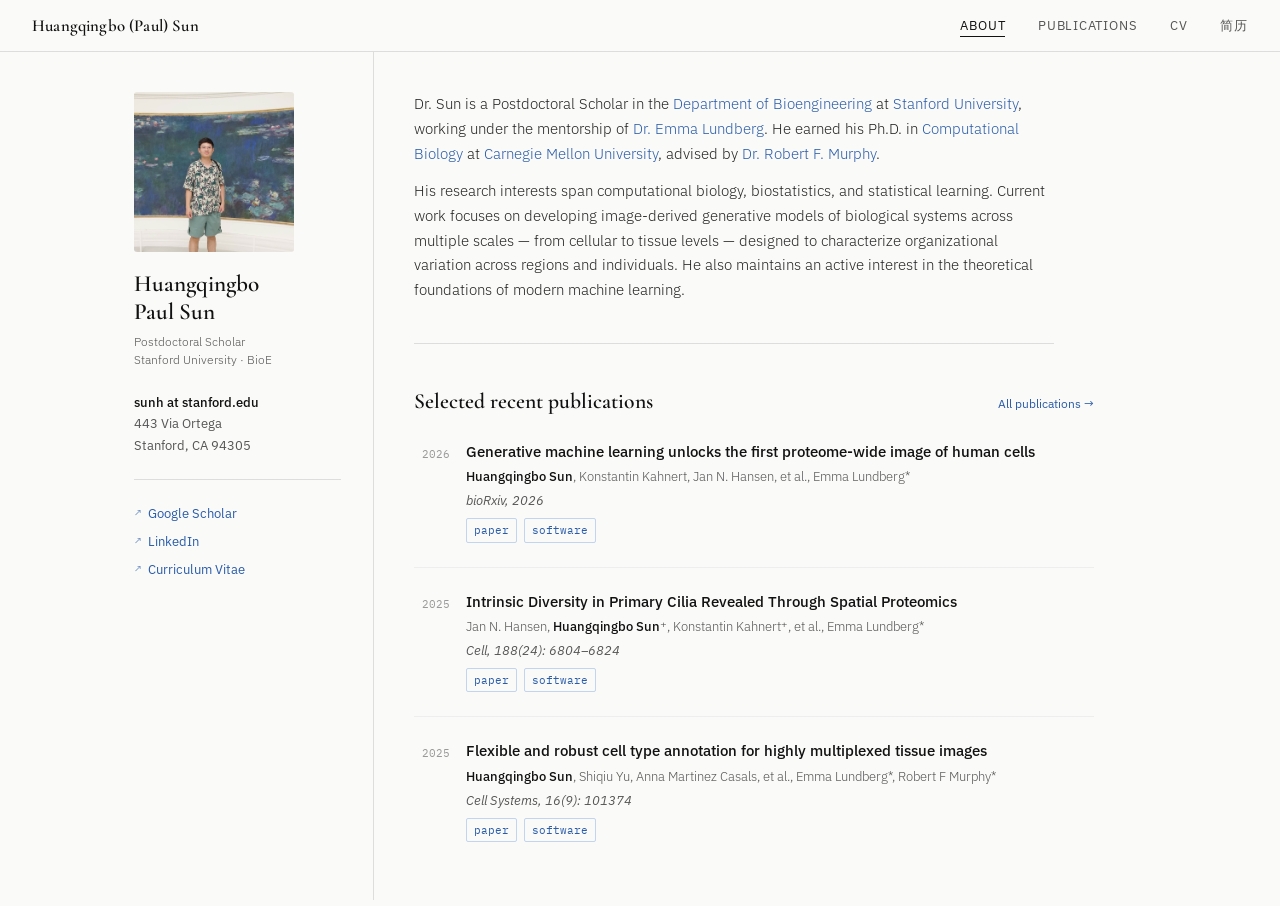
==== commit e2fd1f67: "111" ====
--- a/index.html
+++ b/index.html
@@ -16,6 +16,7 @@
     <a href="index.html" class="active">About</a>
     <a href="publications.html">Publications</a>
     <a href="Curriculum Vitae Paul.pdf">CV</a>
+    <a href="Curriculum Vitae Paul Chinese.pdf">简历</a>
   </nav>
 </header>
 
@@ -58,26 +59,6 @@
         organizational variation across regions and individuals. He also maintains an active
         interest in the theoretical foundations of modern machine learning.
       </p>
-    </section>
-
-    <section class="about-highlights">
-      <div class="highlight-grid">
-        <div class="highlight-card">
-          <div class="highlight-label">Current position</div>
-          <div class="highlight-value">Postdoctoral Scholar</div>
-          <div class="highlight-sub">Lundberg Lab · Stanford BioE</div>
-        </div>
-        <div class="highlight-card">
-          <div class="highlight-label">Ph.D.</div>
-          <div class="highlight-value">Computational Biology</div>
-          <div class="highlight-sub">Carnegie Mellon University</div>
-        </div>
-        <div class="highlight-card">
-          <div class="highlight-label">Research focus</div>
-          <div class="highlight-value">Generative models</div>
-          <div class="highlight-sub">Spatial proteomics · Imaging</div>
-        </div>
-      </div>
     </section>
 
     <section class="recent-pubs">
@@ -129,4 +110,4 @@
 </div>
 
 </body>
-</html>
+</html>
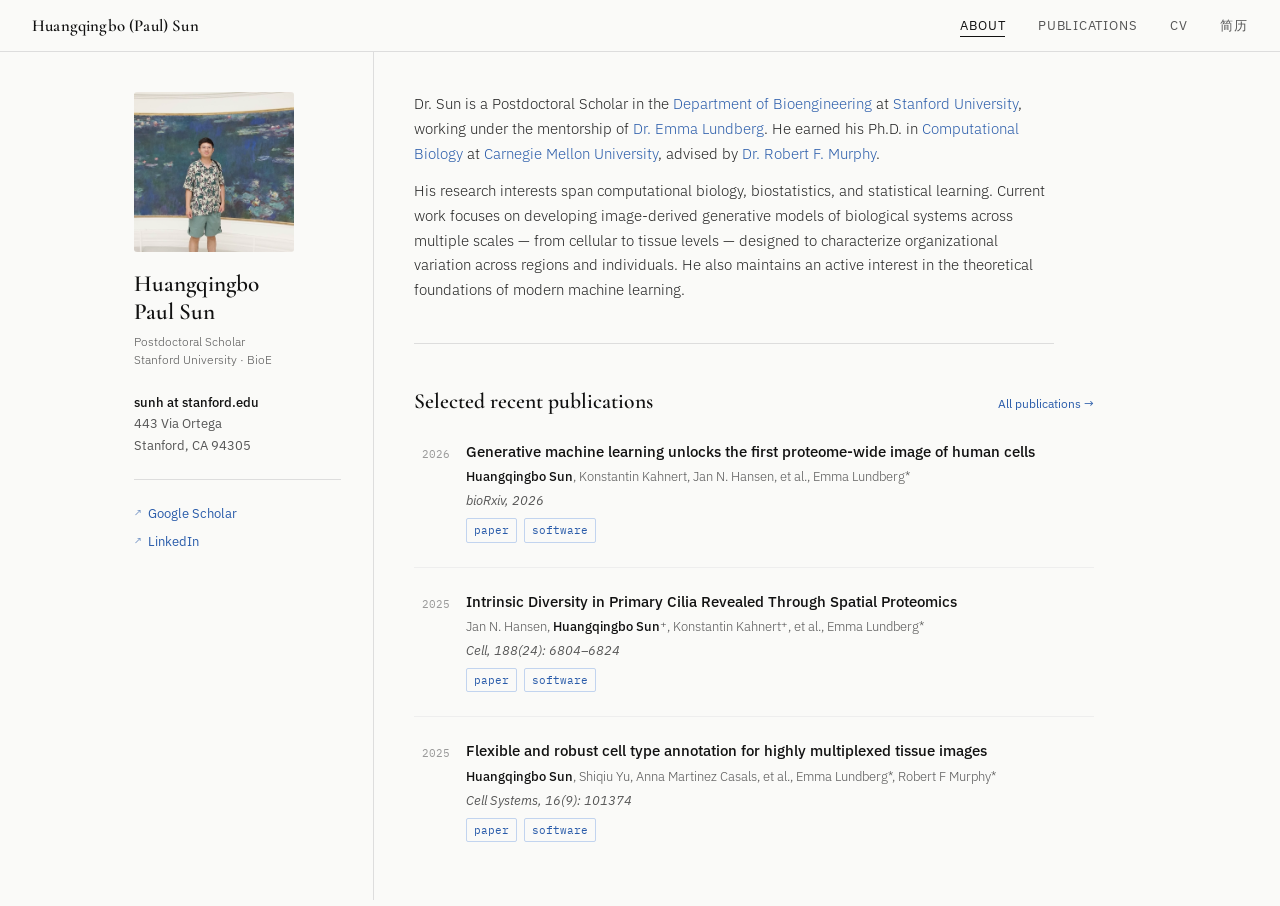
==== commit a5a2eb03: "1" ====
--- a/index.html
+++ b/index.html
@@ -34,7 +34,6 @@
       <ul class="sidebar-links">
         <li><a href="https://scholar.google.com/citations?user=6f1FRVIAAAAJ">Google Scholar</a></li>
         <li><a href="https://www.linkedin.com/in/huangqingbo-sun-7197a1194/">LinkedIn</a></li>
-        <li><a href="Curriculum Vitae Paul.pdf">Curriculum Vitae</a></li>
       </ul>
     </div>
   </aside>
--- a/style.css
+++ b/style.css
@@ -293,8 +293,112 @@
 .pub-note {
   font-size: 0.78rem;
   color: var(--ink-light);
-  margin-bottom: 2rem;
-}
+  margin-bottom: 1.5rem;
+}
+
+/* Filter bar */
+.filter-bar {
+  display: flex;
+  flex-wrap: wrap;
+  gap: 0.4rem;
+  margin-bottom: 2.2rem;
+  padding-bottom: 1.4rem;
+  border-bottom: 1px solid var(--rule);
+  align-items: center;
+}
+
+.filter-label {
+  font-size: 0.7rem;
+  text-transform: uppercase;
+  letter-spacing: 0.08em;
+  color: var(--ink-light);
+  font-weight: 500;
+  margin-right: 0.4rem;
+  white-space: nowrap;
+}
+
+.filter-btn {
+  font-family: var(--font-sans);
+  font-size: 0.75rem;
+  font-weight: 400;
+  color: var(--ink-mid);
+  background: #fff;
+  border: 1px solid var(--rule);
+  border-radius: 2px;
+  padding: 3px 10px;
+  cursor: pointer;
+  transition: background 0.12s, color 0.12s, border-color 0.12s;
+  white-space: nowrap;
+  user-select: none;
+}
+
+.filter-btn:hover {
+  border-color: #aaa;
+  color: var(--ink);
+  background: #f5f5f2;
+}
+
+.filter-btn.active {
+  background: var(--ink);
+  color: #fff;
+  border-color: var(--ink);
+  font-weight: 500;
+}
+
+.filter-btn.active::before {
+  content: '✕ ';
+  font-size: 0.6em;
+  opacity: 0.65;
+  vertical-align: 0.1em;
+}
+
+.filter-btn.all-btn.active {
+  background: var(--ink);
+  border-color: var(--ink);
+}
+
+.filter-btn.all-btn.active::before {
+  content: '';
+}
+
+/* Topic tags on publications */
+.pub-tags {
+  display: flex;
+  flex-wrap: wrap;
+  align-items: center;
+  gap: 0;
+  margin-top: 0.45rem;
+}
+
+.pub-tag {
+  font-family: var(--font-sans);
+  font-size: 0.72rem;
+  font-style: italic;
+  font-weight: 300;
+  color: var(--ink-light);
+  white-space: nowrap;
+}
+
+.pub-tag + .pub-tag::before {
+  content: ' · ';
+  color: var(--ink-light);
+  opacity: 0.5;
+}
+
+/* Hidden pub rows */
+.pub.hidden {
+  display: none;
+}
+
+/* Empty state */
+.no-results {
+  display: none;
+  font-size: 0.85rem;
+  color: var(--ink-light);
+  padding: 1.5rem 0;
+}
+
+.no-results.visible { display: block; }
 
 .pub-group { margin-bottom: 2.8rem; max-width: 680px; }
 
@@ -334,4 +438,4 @@
 
   .highlight-grid { grid-template-columns: 1fr; }
   .pub { grid-template-columns: 30px 1fr; gap: 0 0.6rem; }
-}
+}
